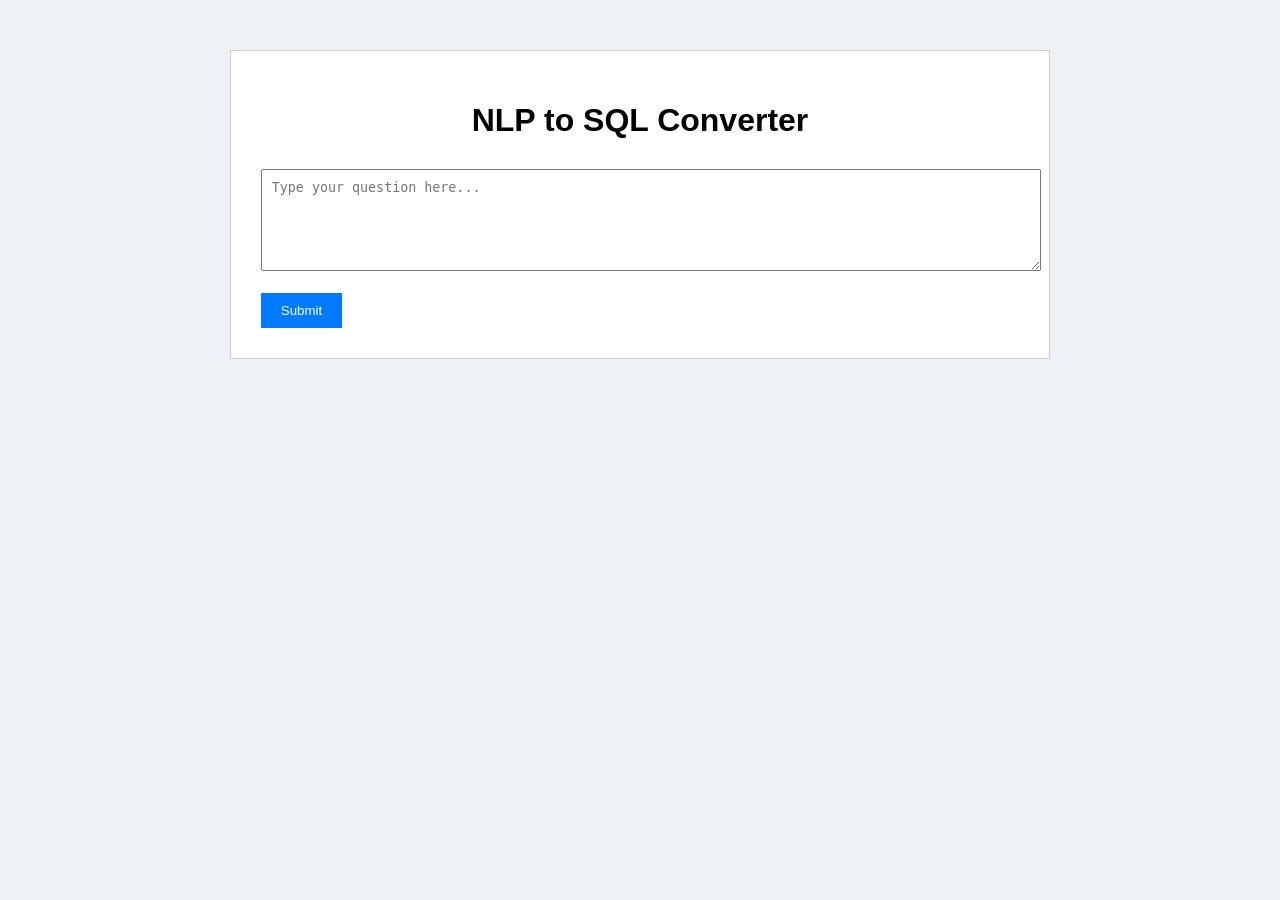
==== frontend/index.html @ bd158259 "initial commit" ====
<!DOCTYPE html>
<html>
<head>
<title>NLP to SQL</title>
<link rel="stylesheet" href="style.css">
</head>

<body>

<div class="main">

<div class="logo">
<h1>NLP to SQL Converter</h1>
</div>

<div class="input-box">

<textarea id="userInput" placeholder="Type your question here..."></textarea>
<br><br>

<button onclick="showSQL()">Submit</button>

</div>

<div class="sql-box" id="sqlSection">

<h3>Generated SQL Query</h3>
<div class="query"></div>

<br>
<button onclick="showOutput()">Show Output</button>

</div>

<div class="output-box" id="outputSection">

<h3>Query Result</h3>
<table></table>

</div>

</div>

<script src="script.js"></script>

</body>
</html>
---- frontend/style.css ----
body
{
font-family: Arial;
background-color: #eef2f7;
}

.main
{
width: 60%;
margin: auto;
margin-top: 50px;
background-color: white;
padding: 30px;
border: 1px solid #ccc;
}

.logo
{
text-align: center;
margin-bottom: 30px;
}

textarea
{
width: 100%;
height: 80px;
padding: 10px;
}

button
{
padding: 10px 20px;
background-color: #007BFF;
color: white;
border: none;
}

.sql-box
{
display: none;
margin-top: 20px;
}

.query
{
background-color: #f4f4f4;
padding: 10px;
border: 1px solid #ccc;
font-family: monospace;
}

.output-box
{
display: none;
margin-top: 20px;
}

table
{
width: 100%;
border-collapse: collapse;
}

th, td
{
border: 1px solid #ccc;
padding: 10px;
text-align: center;
}
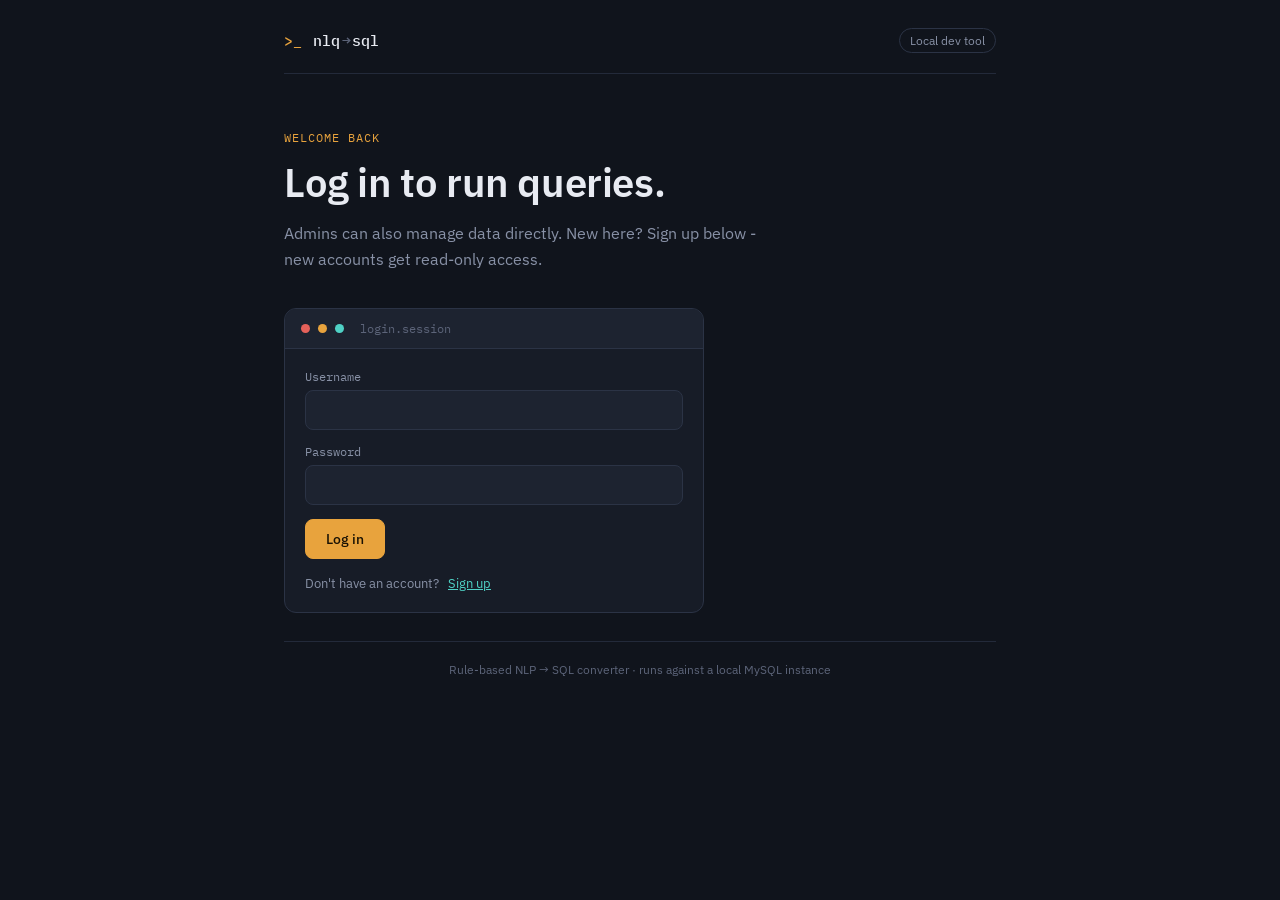
==== commit 3ea77c0a: "Added authentication modules and updated other files" ====
--- a/frontend/index.html
+++ b/frontend/index.html
@@ -1,47 +1,275 @@
 <!DOCTYPE html>
-<html>
+<html lang="en">
 <head>
-<title>NLP to SQL</title>
+<meta charset="UTF-8">
+<meta name="viewport" content="width=device-width, initial-scale=1.0">
+<title>NLP to SQL Converter</title>
+<link rel="preconnect" href="https://fonts.googleapis.com">
+<link rel="preconnect" href="https://fonts.gstatic.com" crossorigin>
+<link href="https://fonts.googleapis.com/css2?family=IBM+Plex+Sans:wght@400;500;600&family=IBM+Plex+Mono:wght@400;500&display=swap" rel="stylesheet">
 <link rel="stylesheet" href="style.css">
 </head>
-
 <body>
 
-<div class="main">
-
-<div class="logo">
-<h1>NLP to SQL Converter</h1>
+<div class="page">
+
+  <header class="site-header">
+    <div class="wordmark">
+      <span class="wordmark-icon">&gt;_</span>
+      <span>nlq<span class="wordmark-arrow">&rarr;</span>sql</span>
+    </div>
+    <div class="header-right">
+      <span class="header-tag">Local dev tool</span>
+      <div class="user-badge" id="userBadge" style="display:none;">
+        <span id="userBadgeText"></span>
+        <button type="button" class="btn btn-ghost btn-small" onclick="logout()">Log out</button>
+      </div>
+    </div>
+  </header>
+
+  <!-- ---------------- AUTH SCREEN ---------------- -->
+  <main class="main" id="authScreen">
+
+    <section class="hero">
+      <p class="eyebrow">Welcome back</p>
+      <h1>Log in to run queries.</h1>
+      <p class="hero-sub">Admins can also manage data directly. New here? Sign up below - new accounts get read-only access.</p>
+    </section>
+
+    <section class="console auth-console" aria-label="Login">
+
+      <div class="console-bar">
+        <span class="dot dot-red"></span>
+        <span class="dot dot-amber"></span>
+        <span class="dot dot-green"></span>
+        <span class="console-bar-label" id="authModeLabel">login.session</span>
+      </div>
+
+      <div class="console-body">
+
+        <div class="field-row">
+          <label class="field-label" for="authUsername">Username</label>
+          <input type="text" id="authUsername" class="field-input" autocomplete="username">
+        </div>
+
+        <div class="field-row">
+          <label class="field-label" for="authPassword">Password</label>
+          <input type="password" id="authPassword" class="field-input" autocomplete="current-password">
+        </div>
+
+        <div class="console-actions">
+          <button id="authSubmitBtn" class="btn btn-primary" onclick="submitAuth()">
+            <span class="btn-label" id="authSubmitLabel">Log in</span>
+          </button>
+          <span id="authStatusText" class="status-text"></span>
+        </div>
+
+        <p class="auth-toggle">
+          <span id="authToggleText">Don't have an account?</span>
+          <button type="button" class="link-btn" id="authToggleBtn" onclick="toggleAuthMode()">Sign up</button>
+        </p>
+
+      </div>
+
+    </section>
+
+  </main>
+
+  <!-- ---------------- MAIN APP (hidden until logged in) ---------------- -->
+  <main class="main" id="appSection" style="display:none;">
+
+    <section class="hero">
+      <p class="eyebrow">English in, SQL out</p>
+      <h1>Ask your database a question.</h1>
+      <p class="hero-sub">Type a question the way you'd ask a colleague. The converter maps it to intent, columns, and conditions, then builds the query for you.</p>
+    </section>
+
+    <section class="console" aria-label="Query console">
+
+      <div class="console-bar">
+        <span class="dot dot-red"></span>
+        <span class="dot dot-amber"></span>
+        <span class="dot dot-green"></span>
+        <span class="console-bar-label">query.session</span>
+      </div>
+
+      <div class="console-body">
+        <div class="prompt-row">
+          <span class="prompt-caret">&gt;</span>
+          <textarea id="userInput" placeholder="e.g. show top 5 students with highest marks" rows="2"></textarea>
+        </div>
+
+        <div class="console-actions">
+          <button id="runBtn" class="btn btn-primary" onclick="showSQL()">
+            <span class="btn-label">Run query</span>
+          </button>
+          <span id="statusText" class="status-text"></span>
+        </div>
+
+        <div class="chips" id="chips">
+          <button type="button" class="chip" data-q="count students by subject">count students by subject</button>
+          <button type="button" class="chip" data-q="show students with marks between 60 and 80">marks between 60 and 80</button>
+          <button type="button" class="chip" data-q="show students not from bangalore">not from bangalore</button>
+          <button type="button" class="chip" data-q="show top 5 students with highest marks">top 5 highest marks</button>
+        </div>
+      </div>
+
+    </section>
+
+    <section class="sql-box" id="sqlSection">
+      <div class="panel-head">
+        <h3>Generated SQL</h3>
+        <button type="button" class="btn btn-ghost btn-small" id="copyBtn" onclick="copySQL()">Copy</button>
+      </div>
+      <pre class="query"></pre>
+
+      <button class="btn btn-secondary" onclick="showOutput()">Show output</button>
+    </section>
+
+    <section class="output-box" id="outputSection">
+      <div class="panel-head">
+        <h3>Query result</h3>
+        <span class="row-count" id="rowCount"></span>
+      </div>
+      <div class="table-wrap">
+        <table></table>
+      </div>
+    </section>
+
+    <!-- Admin panel -->
+    <section class="admin-box" id="adminSection" style="display:none;">
+      <div class="panel-head">
+        <h3>Admin</h3>
+      </div>
+
+      <div class="admin-tabs" id="adminTabs">
+        <button type="button" class="admin-tab active" data-tab="insert">Insert</button>
+        <button type="button" class="admin-tab" data-tab="update">Update</button>
+        <button type="button" class="admin-tab" data-tab="delete">Delete</button>
+        <button type="button" class="admin-tab" data-tab="columns">Columns</button>
+      </div>
+
+      <div class="field-row">
+        <label class="field-label" for="adminTableSelect">Table</label>
+        <select id="adminTableSelect" class="field-input"></select>
+      </div>
+
+      <!-- INSERT panel -->
+      <div class="admin-panel" id="adminPanelInsert">
+        <div id="insertFields"></div>
+        <div class="console-actions">
+          <button class="btn btn-primary" onclick="submitInsert()">
+            <span class="btn-label">Insert row</span>
+          </button>
+          <span id="insertStatus" class="status-text"></span>
+        </div>
+      </div>
+
+      <!-- UPDATE panel -->
+      <div class="admin-panel" id="adminPanelUpdate" style="display:none;">
+        <div class="field-row">
+          <label class="field-label" for="updateId">Row ID</label>
+          <input type="number" id="updateId" class="field-input">
+        </div>
+        <div id="updateFields"></div>
+        <div class="console-actions">
+          <button class="btn btn-primary" onclick="submitUpdate()">
+            <span class="btn-label">Update row</span>
+          </button>
+          <span id="updateStatus" class="status-text"></span>
+        </div>
+      </div>
+
+      <!-- DELETE panel -->
+      <div class="admin-panel" id="adminPanelDelete" style="display:none;">
+        <div class="field-row">
+          <label class="field-label" for="deleteId">Row ID</label>
+          <input type="number" id="deleteId" class="field-input">
+        </div>
+        <div class="console-actions">
+          <button class="btn btn-secondary" onclick="submitDelete()">
+            <span class="btn-label">Delete row</span>
+          </button>
+          <span id="deleteStatus" class="status-text"></span>
+        </div>
+      </div>
+
+      <!-- COLUMNS panel -->
+      <div class="admin-panel" id="adminPanelColumns" style="display:none;">
+
+        <h4 class="admin-subhead">Add column</h4>
+        <div class="field-row">
+          <label class="field-label" for="addColName">Column name</label>
+          <input type="text" id="addColName" class="field-input" placeholder="e.g. phone_number">
+        </div>
+        <div class="field-row">
+          <label class="field-label" for="addColType">Type</label>
+          <input type="text" id="addColType" class="field-input" placeholder="e.g. VARCHAR(255), INT, DATE">
+        </div>
+        <div class="field-row field-row-inline">
+          <label class="field-label">
+            <input type="checkbox" id="addColNullable"> Allow NULL
+          </label>
+        </div>
+        <div class="field-row">
+          <label class="field-label" for="addColDefault">Default value (optional)</label>
+          <input type="text" id="addColDefault" class="field-input">
+        </div>
+        <div class="console-actions">
+          <button class="btn btn-primary" onclick="submitAddColumn()">
+            <span class="btn-label">Add column</span>
+          </button>
+          <span id="addColumnStatus" class="status-text"></span>
+        </div>
+
+        <hr class="admin-divider">
+
+        <h4 class="admin-subhead">Rename / change type</h4>
+        <div class="field-row">
+          <label class="field-label" for="renameColSelect">Existing column</label>
+          <select id="renameColSelect" class="field-input"></select>
+        </div>
+        <div class="field-row">
+          <label class="field-label" for="renameColNewName">New name</label>
+          <input type="text" id="renameColNewName" class="field-input">
+        </div>
+        <div class="field-row">
+          <label class="field-label" for="renameColType">Type</label>
+          <input type="text" id="renameColType" class="field-input" placeholder="e.g. VARCHAR(255)">
+        </div>
+        <div class="console-actions">
+          <button class="btn btn-primary" onclick="submitUpdateColumn()">
+            <span class="btn-label">Update column</span>
+          </button>
+          <span id="updateColumnStatus" class="status-text"></span>
+        </div>
+
+        <hr class="admin-divider">
+
+        <h4 class="admin-subhead">Delete column</h4>
+        <div class="field-row">
+          <label class="field-label" for="deleteColSelect">Column</label>
+          <select id="deleteColSelect" class="field-input"></select>
+        </div>
+        <div class="console-actions">
+          <button class="btn btn-secondary" onclick="submitDeleteColumn()">
+            <span class="btn-label">Delete column</span>
+          </button>
+          <span id="deleteColumnStatus" class="status-text"></span>
+        </div>
+
+      </div>
+
+    </section>
+
+  </main>
+
+  <footer class="site-footer">
+    <span>Rule-based NLP &rarr; SQL converter &middot; runs against a local MySQL instance</span>
+  </footer>
+
 </div>
 
-<div class="input-box">
-
-<textarea id="userInput" placeholder="Type your question here..."></textarea>
-<br><br>
-
-<button onclick="showSQL()">Submit</button>
-
-</div>
-
-<div class="sql-box" id="sqlSection">
-
-<h3>Generated SQL Query</h3>
-<div class="query"></div>
-
-<br>
-<button onclick="showOutput()">Show Output</button>
-
-</div>
-
-<div class="output-box" id="outputSection">
-
-<h3>Query Result</h3>
-<table></table>
-
-</div>
-
-</div>
-
 <script src="script.js"></script>
-
 </body>
 </html>
--- a/frontend/style.css
+++ b/frontend/style.css
@@ -1,69 +1,555 @@
-body
-{
-font-family: Arial;
-background-color: #eef2f7;
-}
-
-.main
-{
-width: 60%;
-margin: auto;
-margin-top: 50px;
-background-color: white;
-padding: 30px;
-border: 1px solid #ccc;
-}
-
-.logo
-{
-text-align: center;
-margin-bottom: 30px;
-}
-
-textarea
-{
-width: 100%;
-height: 80px;
-padding: 10px;
-}
-
-button
-{
-padding: 10px 20px;
-background-color: #007BFF;
-color: white;
-border: none;
-}
-
-.sql-box
-{
-display: none;
-margin-top: 20px;
-}
-
-.query
-{
-background-color: #f4f4f4;
-padding: 10px;
-border: 1px solid #ccc;
-font-family: monospace;
-}
-
-.output-box
-{
-display: none;
-margin-top: 20px;
-}
-
-table
-{
-width: 100%;
-border-collapse: collapse;
-}
-
-th, td
-{
-border: 1px solid #ccc;
-padding: 10px;
-text-align: center;
+:root {
+  --bg: #10141c;
+  --panel: #171c27;
+  --panel-alt: #1d2330;
+  --border: #2b3345;
+  --border-soft: #232a3a;
+  --text: #e8ebf2;
+  --text-muted: #8891a6;
+  --text-dim: #5c6479;
+  --accent: #e8a33d;
+  --accent-dim: #b97f2a;
+  --accent-soft: rgba(232, 163, 61, 0.12);
+  --teal: #4fd1c5;
+  --teal-soft: rgba(79, 209, 197, 0.12);
+  --error: #e5615a;
+  --font-sans: 'IBM Plex Sans', -apple-system, BlinkMacSystemFont, sans-serif;
+  --font-mono: 'IBM Plex Mono', 'SFMono-Regular', Consolas, monospace;
+  --radius: 8px;
+}
+
+* {
+  box-sizing: border-box;
+}
+
+body {
+  margin: 0;
+  font-family: var(--font-sans);
+  background: var(--bg);
+  color: var(--text);
+  -webkit-font-smoothing: antialiased;
+}
+
+.page {
+  max-width: 760px;
+  margin: 0 auto;
+  padding: 0 24px;
+}
+
+/* ---------------- header ---------------- */
+
+.site-header {
+  display: flex;
+  align-items: center;
+  justify-content: space-between;
+  padding: 28px 0 20px;
+  border-bottom: 1px solid var(--border-soft);
+}
+
+.wordmark {
+  display: flex;
+  align-items: center;
+  gap: 10px;
+  font-family: var(--font-mono);
+  font-size: 15px;
+  font-weight: 500;
+  letter-spacing: 0.02em;
+}
+
+.wordmark-icon {
+  color: var(--accent);
+}
+
+.wordmark-arrow {
+  color: var(--text-dim);
+  margin: 0 1px;
+}
+
+.header-tag {
+  font-size: 12px;
+  color: var(--text-muted);
+  border: 1px solid var(--border);
+  padding: 4px 10px;
+  border-radius: 20px;
+}
+
+/* ---------------- hero ---------------- */
+
+.hero {
+  padding: 56px 0 36px;
+}
+
+.eyebrow {
+  font-family: var(--font-mono);
+  font-size: 12px;
+  letter-spacing: 0.08em;
+  text-transform: uppercase;
+  color: var(--accent);
+  margin: 0 0 14px;
+}
+
+.hero h1 {
+  font-size: 40px;
+  font-weight: 600;
+  line-height: 1.15;
+  margin: 0 0 16px;
+  letter-spacing: -0.01em;
+}
+
+.hero-sub {
+  font-size: 16px;
+  line-height: 1.6;
+  color: var(--text-muted);
+  max-width: 480px;
+  margin: 0;
+}
+
+/* ---------------- console (signature element) ---------------- */
+
+.console {
+  background: var(--panel);
+  border: 1px solid var(--border);
+  border-radius: 12px;
+  overflow: hidden;
+  margin-bottom: 28px;
+}
+
+.console-bar {
+  display: flex;
+  align-items: center;
+  gap: 8px;
+  padding: 12px 16px;
+  background: var(--panel-alt);
+  border-bottom: 1px solid var(--border);
+}
+
+.dot {
+  width: 9px;
+  height: 9px;
+  border-radius: 50%;
+  display: inline-block;
+}
+
+.dot-red { background: #e5615a; }
+.dot-amber { background: #e8a33d; }
+.dot-green { background: #4fd1c5; }
+
+.console-bar-label {
+  margin-left: 8px;
+  font-family: var(--font-mono);
+  font-size: 12px;
+  color: var(--text-dim);
+}
+
+.console-body {
+  padding: 20px;
+}
+
+.prompt-row {
+  display: flex;
+  gap: 10px;
+  align-items: flex-start;
+  background: var(--panel-alt);
+  border: 1px solid var(--border);
+  border-radius: var(--radius);
+  padding: 12px 14px;
+  transition: border-color 0.15s ease;
+}
+
+.prompt-row:focus-within {
+  border-color: var(--accent);
+}
+
+.prompt-caret {
+  font-family: var(--font-mono);
+  color: var(--accent);
+  font-size: 16px;
+  line-height: 1.6;
+  padding-top: 1px;
+}
+
+textarea#userInput {
+  flex: 1;
+  background: transparent;
+  border: none;
+  outline: none;
+  resize: vertical;
+  min-height: 44px;
+  font-family: var(--font-mono);
+  font-size: 15px;
+  line-height: 1.6;
+  color: var(--text);
+}
+
+textarea#userInput::placeholder {
+  color: var(--text-dim);
+}
+
+.console-actions {
+  display: flex;
+  align-items: center;
+  gap: 14px;
+  margin-top: 14px;
+}
+
+.status-text {
+  font-size: 13px;
+  color: var(--text-muted);
+  font-family: var(--font-mono);
+  min-height: 18px;
+}
+
+.status-text.is-error {
+  color: var(--error);
+}
+
+.chips {
+  display: flex;
+  flex-wrap: wrap;
+  gap: 8px;
+  margin-top: 16px;
+}
+
+.chip {
+  font-family: var(--font-mono);
+  font-size: 12px;
+  color: var(--text-muted);
+  background: transparent;
+  border: 1px solid var(--border);
+  border-radius: 20px;
+  padding: 6px 12px;
+  cursor: pointer;
+  transition: border-color 0.15s ease, color 0.15s ease, background 0.15s ease;
+}
+
+.chip:hover {
+  border-color: var(--accent-dim);
+  color: var(--text);
+  background: var(--accent-soft);
+}
+
+/* ---------------- buttons ---------------- */
+
+button {
+  font-family: var(--font-sans);
+  cursor: pointer;
+}
+
+.btn {
+  display: inline-flex;
+  align-items: center;
+  justify-content: center;
+  gap: 8px;
+  font-size: 14px;
+  font-weight: 500;
+  padding: 10px 20px;
+  border-radius: var(--radius);
+  border: 1px solid transparent;
+  transition: background 0.15s ease, border-color 0.15s ease, transform 0.05s ease, opacity 0.15s ease;
+}
+
+.btn:active {
+  transform: scale(0.98);
+}
+
+.btn:disabled {
+  opacity: 0.55;
+  cursor: default;
+  transform: none;
+}
+
+.btn-primary {
+  background: var(--accent);
+  color: #1a1204;
+  border-color: var(--accent);
+}
+
+.btn-primary:hover:not(:disabled) {
+  background: #f0af52;
+}
+
+.btn-secondary {
+  background: transparent;
+  color: var(--teal);
+  border-color: var(--teal);
+  margin-top: 18px;
+}
+
+.btn-secondary:hover:not(:disabled) {
+  background: var(--teal-soft);
+}
+
+.btn-ghost {
+  background: transparent;
+  color: var(--text-muted);
+  border-color: var(--border);
+}
+
+.btn-ghost:hover:not(:disabled) {
+  color: var(--text);
+  border-color: var(--border);
+  background: var(--panel-alt);
+}
+
+.btn-small {
+  padding: 6px 12px;
+  font-size: 12px;
+}
+
+/* ---------------- SQL panel ---------------- */
+
+.sql-box {
+  display: none;
+  background: var(--panel);
+  border: 1px solid var(--border);
+  border-radius: 12px;
+  padding: 20px;
+  margin-bottom: 28px;
+}
+
+.panel-head {
+  display: flex;
+  align-items: center;
+  justify-content: space-between;
+  margin-bottom: 12px;
+}
+
+.panel-head h3 {
+  font-size: 13px;
+  font-weight: 500;
+  text-transform: uppercase;
+  letter-spacing: 0.06em;
+  color: var(--text-muted);
+  margin: 0;
+}
+
+.query {
+  background: var(--panel-alt);
+  border: 1px solid var(--border);
+  border-radius: var(--radius);
+  padding: 16px;
+  font-family: var(--font-mono);
+  font-size: 14px;
+  line-height: 1.6;
+  color: var(--teal);
+  white-space: pre-wrap;
+  word-break: break-word;
+  margin: 0;
+}
+
+/* ---------------- output table ---------------- */
+
+.output-box {
+  display: none;
+  background: var(--panel);
+  border: 1px solid var(--border);
+  border-radius: 12px;
+  padding: 20px;
+  margin-bottom: 40px;
+}
+
+.row-count {
+  font-family: var(--font-mono);
+  font-size: 12px;
+  color: var(--text-dim);
+}
+
+.table-wrap {
+  overflow-x: auto;
+  border: 1px solid var(--border);
+  border-radius: var(--radius);
+}
+
+table {
+  width: 100%;
+  border-collapse: collapse;
+  font-family: var(--font-mono);
+  font-size: 13px;
+}
+
+th, td {
+  padding: 10px 14px;
+  text-align: left;
+  white-space: nowrap;
+}
+
+th {
+  background: var(--panel-alt);
+  color: var(--text-muted);
+  font-weight: 500;
+  font-size: 11px;
+  text-transform: uppercase;
+  letter-spacing: 0.04em;
+  border-bottom: 1px solid var(--border);
+}
+
+td {
+  border-bottom: 1px solid var(--border-soft);
+  color: var(--text);
+}
+
+tr:last-child td {
+  border-bottom: none;
+}
+
+tr:hover td {
+  background: var(--panel-alt);
+}
+
+/* ---------------- footer ---------------- */
+
+.site-footer {
+  padding: 20px 0 40px;
+  border-top: 1px solid var(--border-soft);
+  font-size: 12px;
+  color: var(--text-dim);
+  text-align: center;
+}
+
+/* ---------------- responsive ---------------- */
+
+@media (max-width: 560px) {
+  .hero h1 {
+    font-size: 30px;
+  }
+
+  .console-actions {
+    flex-wrap: wrap;
+  }
+}
+/* ---------------- header (auth additions) ---------------- */
+
+.header-right {
+  display: flex;
+  align-items: center;
+  gap: 14px;
+}
+
+.user-badge {
+  display: flex;
+  align-items: center;
+  gap: 10px;
+  font-family: var(--font-mono);
+  font-size: 12px;
+  color: var(--text-muted);
+}
+
+/* ---------------- auth screen ---------------- */
+
+.auth-console {
+  max-width: 420px;
+}
+
+.field-row {
+  display: flex;
+  flex-direction: column;
+  gap: 6px;
+  margin-bottom: 14px;
+}
+
+.field-label {
+  font-family: var(--font-mono);
+  font-size: 12px;
+  color: var(--text-muted);
+}
+
+.field-input {
+  background: var(--panel-alt);
+  border: 1px solid var(--border);
+  border-radius: var(--radius);
+  padding: 10px 12px;
+  font-family: var(--font-mono);
+  font-size: 14px;
+  color: var(--text);
+  outline: none;
+  transition: border-color 0.15s ease;
+}
+
+.field-input:focus {
+  border-color: var(--accent);
+}
+
+.auth-toggle {
+  margin: 16px 0 0;
+  font-size: 13px;
+  color: var(--text-muted);
+}
+
+.link-btn {
+  background: none;
+  border: none;
+  color: var(--teal);
+  font-family: var(--font-sans);
+  font-size: 13px;
+  padding: 0;
+  margin-left: 6px;
+  cursor: pointer;
+  text-decoration: underline;
+}
+
+.link-btn:hover {
+  color: var(--accent);
+}
+
+/* ---------------- admin panel (placeholder for next phase) ---------------- */
+
+.admin-box {
+  background: var(--panel);
+  border: 1px solid var(--border);
+  border-radius: 12px;
+  padding: 20px;
+  margin-bottom: 28px;
+}
+
+/* ---------------- admin panel tabs ---------------- */
+
+.admin-tabs {
+  display: flex;
+  gap: 8px;
+  margin-bottom: 18px;
+  flex-wrap: wrap;
+}
+
+.admin-tab {
+  font-family: var(--font-mono);
+  font-size: 12px;
+  color: var(--text-muted);
+  background: transparent;
+  border: 1px solid var(--border);
+  border-radius: 20px;
+  padding: 6px 14px;
+  cursor: pointer;
+}
+
+.admin-tab.active {
+  color: #1a1204;
+  background: var(--accent);
+  border-color: var(--accent);
+}
+
+.admin-panel {
+  margin-top: 4px;
+}
+
+/* ---------------- admin panel: columns tab ---------------- */
+
+.admin-subhead {
+  font-family: var(--font-mono);
+  font-size: 12px;
+  text-transform: uppercase;
+  letter-spacing: 0.06em;
+  color: var(--accent);
+  margin: 0 0 12px;
+}
+
+.admin-divider {
+  border: none;
+  border-top: 1px solid var(--border-soft);
+  margin: 24px 0;
+}
+
+.field-row-inline .field-label {
+  flex-direction: row;
+  align-items: center;
+  gap: 8px;
 }
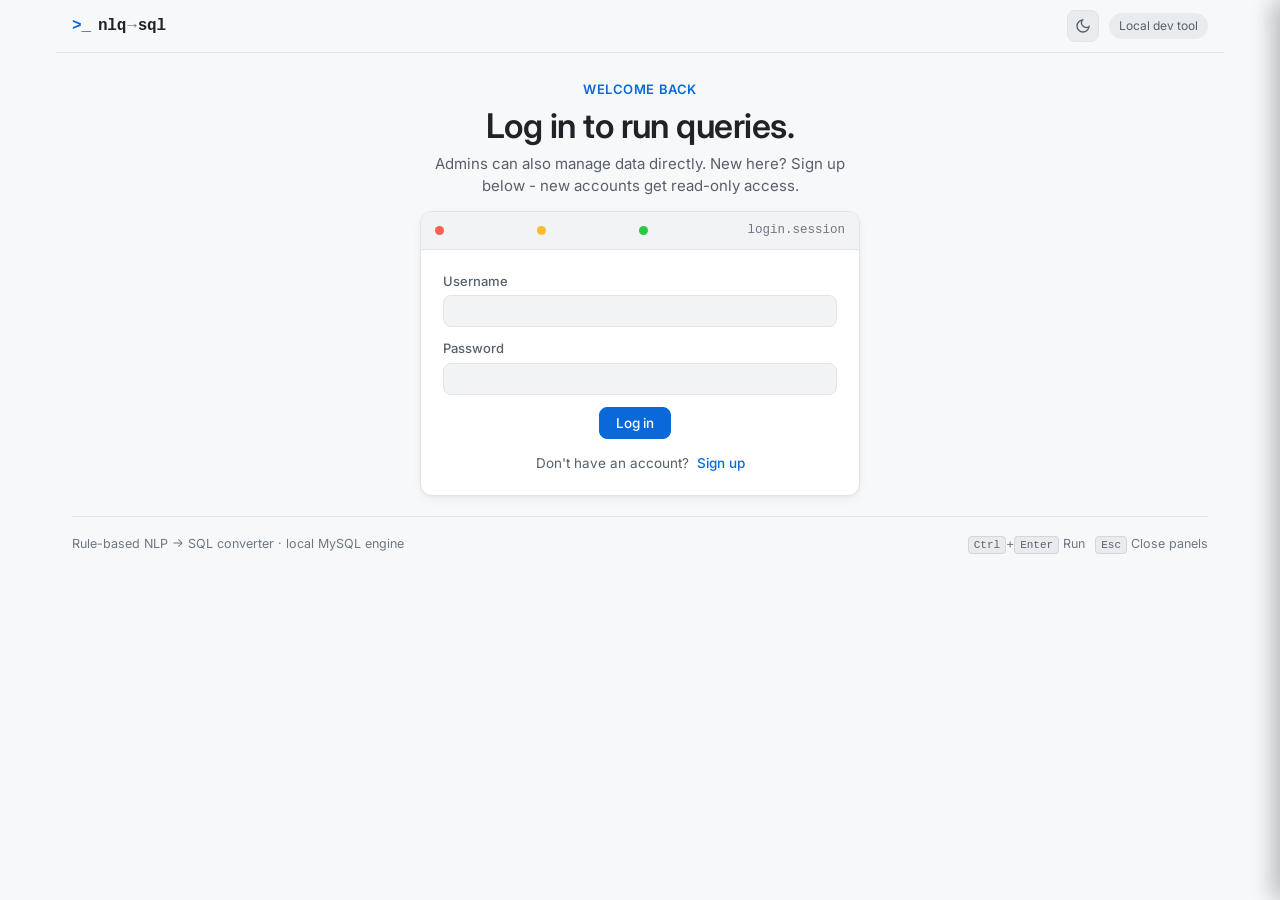
==== commit 809492e1: "initial commit" ====
--- a/frontend/index.html
+++ b/frontend/index.html
@@ -6,7 +6,7 @@
 <title>NLP to SQL Converter</title>
 <link rel="preconnect" href="https://fonts.googleapis.com">
 <link rel="preconnect" href="https://fonts.gstatic.com" crossorigin>
-<link href="https://fonts.googleapis.com/css2?family=IBM+Plex+Sans:wght@400;500;600&family=IBM+Plex+Mono:wght@400;500&display=swap" rel="stylesheet">
+<link href="https://fonts.googleapis.com/css2?family=Inter:wght@400;500;600;700&display=swap" rel="stylesheet">
 <link rel="stylesheet" href="style.css">
 </head>
 <body>
@@ -19,8 +19,39 @@
       <span>nlq<span class="wordmark-arrow">&rarr;</span>sql</span>
     </div>
     <div class="header-right">
+      <button type="button" class="header-icon-btn" id="schemaToggleBtn" title="Database Schema Explorer" onclick="toggleDrawer('schemaDrawer')" style="display:none;">
+        <svg width="15" height="15" viewBox="0 0 24 24" fill="none" stroke="currentColor" stroke-width="2">
+          <path d="M4 6h16M4 12h16M4 18h16"></path>
+          <rect x="2" y="3" width="20" height="18" rx="2"></rect>
+        </svg>
+        <span>Schema</span>
+      </button>
+      <button type="button" class="header-icon-btn" id="historyToggleBtn" title="Query History" onclick="toggleDrawer('historyDrawer')" style="display:none;">
+        <svg width="15" height="15" viewBox="0 0 24 24" fill="none" stroke="currentColor" stroke-width="2">
+          <circle cx="12" cy="12" r="10"></circle>
+          <polyline points="12 6 12 12 16 14"></polyline>
+        </svg>
+        <span>History</span>
+      </button>
+      <button type="button" class="theme-toggle-btn" id="themeToggleBtn" title="Toggle dark / light mode" onclick="toggleTheme()" aria-label="Toggle theme">
+        <svg class="sun-icon" width="16" height="16" viewBox="0 0 24 24" fill="none" stroke="currentColor" stroke-width="2">
+          <circle cx="12" cy="12" r="5"></circle>
+          <line x1="12" y1="1" x2="12" y2="3"></line>
+          <line x1="12" y1="21" x2="12" y2="23"></line>
+          <line x1="4.22" y1="4.22" x2="5.64" y2="5.64"></line>
+          <line x1="18.36" y1="18.36" x2="19.78" y2="19.78"></line>
+          <line x1="1" y1="12" x2="3" y2="12"></line>
+          <line x1="21" y1="12" x2="23" y2="12"></line>
+          <line x1="4.22" y1="19.78" x2="5.64" y2="18.36"></line>
+          <line x1="18.36" y1="5.64" x2="19.78" y2="4.22"></line>
+        </svg>
+        <svg class="moon-icon" width="16" height="16" viewBox="0 0 24 24" fill="none" stroke="currentColor" stroke-width="2">
+          <path d="M21 12.79A9 9 0 1 1 11.21 3 7 7 0 0 0 21 12.79z"></path>
+        </svg>
+      </button>
       <span class="header-tag">Local dev tool</span>
       <div class="user-badge" id="userBadge" style="display:none;">
+        <span class="user-badge-indicator"></span>
         <span id="userBadgeText"></span>
         <button type="button" class="btn btn-ghost btn-small" onclick="logout()">Log out</button>
       </div>
@@ -87,30 +118,68 @@
     <section class="console" aria-label="Query console">
 
       <div class="console-bar">
-        <span class="dot dot-red"></span>
-        <span class="dot dot-amber"></span>
-        <span class="dot dot-green"></span>
-        <span class="console-bar-label">query.session</span>
+        <div class="console-bar-left">
+          <span class="dot dot-red"></span>
+          <span class="dot dot-amber"></span>
+          <span class="dot dot-green"></span>
+          <span class="console-bar-label">query.session</span>
+        </div>
+        <div class="shortcut-hint">
+          <span><kbd>Ctrl</kbd>+<kbd>Enter</kbd> to run</span>
+        </div>
       </div>
 
       <div class="console-body">
         <div class="prompt-row">
           <span class="prompt-caret">&gt;</span>
-          <textarea id="userInput" placeholder="e.g. show top 5 students with highest marks" rows="2"></textarea>
+          <textarea id="userInput" placeholder="e.g. show students with marks above 80" rows="2"></textarea>
+          <div class="prompt-actions">
+            <button type="button" class="icon-action-btn" id="clearInputBtn" onclick="clearInput()" title="Clear prompt (Esc)" style="display:none;">
+              <svg width="14" height="14" viewBox="0 0 24 24" fill="none" stroke="currentColor" stroke-width="2">
+                <line x1="18" y1="6" x2="6" y2="18"></line>
+                <line x1="6" y1="6" x2="18" y2="18"></line>
+              </svg>
+            </button>
+            <button type="button" class="mic-btn" id="micBtn" onclick="toggleMic()" title="Speak your question">
+              <svg width="18" height="18" viewBox="0 0 24 24" fill="none" stroke="currentColor" stroke-width="2">
+                <path d="M12 1a3 3 0 0 0-3 3v8a3 3 0 0 0 6 0V4a3 3 0 0 0-3-3z"></path>
+                <path d="M19 10v2a7 7 0 0 1-14 0v-2"></path>
+                <line x1="12" y1="19" x2="12" y2="23"></line>
+                <line x1="8" y1="23" x2="16" y2="23"></line>
+              </svg>
+            </button>
+          </div>
+        </div>
+
+        <div class="query-progress-bar" id="queryProgressBar" style="display:none;">
+          <div class="progress-indicator"></div>
         </div>
 
         <div class="console-actions">
           <button id="runBtn" class="btn btn-primary" onclick="showSQL()">
             <span class="btn-label">Run query</span>
+            <svg class="btn-icon" width="14" height="14" viewBox="0 0 24 24" fill="none" stroke="currentColor" stroke-width="2.5">
+              <polygon points="5 3 19 12 5 21 5 3"></polygon>
+            </svg>
+          </button>
+          <button type="button" id="doneBtn" class="btn btn-secondary" onclick="finishAndClearQuery()" title="Finish and clear query prompt for new search">
+            <svg width="14" height="14" viewBox="0 0 24 24" fill="none" stroke="currentColor" stroke-width="2.5">
+              <polyline points="20 6 9 17 4 12"></polyline>
+            </svg>
+            <span>Done / Clear</span>
           </button>
           <span id="statusText" class="status-text"></span>
         </div>
 
-        <div class="chips" id="chips">
-          <button type="button" class="chip" data-q="count students by subject">count students by subject</button>
-          <button type="button" class="chip" data-q="show students with marks between 60 and 80">marks between 60 and 80</button>
-          <button type="button" class="chip" data-q="show students not from bangalore">not from bangalore</button>
-          <button type="button" class="chip" data-q="show top 5 students with highest marks">top 5 highest marks</button>
+        <div class="chips-container">
+          <span class="chips-label">Sample queries:</span>
+          <div class="chips" id="chips">
+            <button type="button" class="chip" data-q="show all courses">show all courses</button>
+            <button type="button" class="chip" data-q="show marks above 60">marks above 60</button>
+            <button type="button" class="chip" data-q="show students with marks above 80">students with marks above 80</button>
+            <button type="button" class="chip" data-q="average marks per subject">average marks per subject</button>
+            <button type="button" class="chip" data-q="show project names along with their lead employees">projects and their leads</button>
+          </div>
         </div>
       </div>
 
@@ -118,21 +187,120 @@
 
     <section class="sql-box" id="sqlSection">
       <div class="panel-head">
-        <h3>Generated SQL</h3>
-        <button type="button" class="btn btn-ghost btn-small" id="copyBtn" onclick="copySQL()">Copy</button>
-      </div>
-      <pre class="query"></pre>
-
-      <button class="btn btn-secondary" onclick="showOutput()">Show output</button>
+        <div class="panel-head-left">
+          <h3>Generated SQL</h3>
+          <span id="executionTimeBadge" class="time-badge" style="display:none;"></span>
+        </div>
+        <div class="panel-head-right">
+          <span id="sqlSourceBadge" class="source-badge" style="display:none;"></span>
+          <button type="button" class="btn btn-ghost btn-small" id="formatBtn" onclick="formatCurrentSQL()" title="Format SQL layout">
+            <svg width="12" height="12" viewBox="0 0 24 24" fill="none" stroke="currentColor" stroke-width="2"><line x1="21" y1="10" x2="3" y2="10"></line><line x1="21" y1="6" x2="3" y2="6"></line><line x1="21" y1="14" x2="3" y2="14"></line><line x1="21" y1="18" x2="3" y2="18"></line></svg>
+            Format
+          </button>
+          <button type="button" class="btn btn-ghost btn-small" id="explainBtn" onclick="toggleExplainSQL()" title="Explain this query">
+            <svg width="12" height="12" viewBox="0 0 24 24" fill="none" stroke="currentColor" stroke-width="2"><circle cx="12" cy="12" r="10"></circle><line x1="12" y1="16" x2="12" y2="12"></line><line x1="12" y1="8" x2="12.01" y2="8"></line></svg>
+            Explain
+          </button>
+          <button type="button" class="btn btn-ghost btn-small" id="copyBtn" onclick="copySQL()">
+            <svg width="12" height="12" viewBox="0 0 24 24" fill="none" stroke="currentColor" stroke-width="2"><rect x="9" y="9" width="13" height="13" rx="2" ry="2"></rect><path d="M5 15H4a2 2 0 0 1-2-2V4a2 2 0 0 1 2-2h9a2 2 0 0 1 2 2v1"></path></svg>
+            Copy
+          </button>
+        </div>
+      </div>
+
+      <div class="sql-code-container">
+        <pre class="query" id="queryOutput"></pre>
+      </div>
+
+      <div id="queryExplanationBox" class="query-explanation-box" style="display:none;">
+        <div class="explanation-title">
+          <svg width="14" height="14" viewBox="0 0 24 24" fill="none" stroke="currentColor" stroke-width="2"><circle cx="12" cy="12" r="10"></circle><line x1="12" y1="16" x2="12" y2="12"></line><line x1="12" y1="8" x2="12.01" y2="8"></line></svg>
+          <span>Query Analysis</span>
+        </div>
+        <div class="explanation-content" id="queryExplanationContent"></div>
+      </div>
+
+      <div class="sql-footer-bar">
+        <button class="btn btn-secondary" onclick="showOutput()">Show output</button>
+        <label class="auto-output-toggle">
+          <input type="checkbox" id="autoShowOutputToggle" checked>
+          <span>Auto-display results</span>
+        </label>
+      </div>
     </section>
 
     <section class="output-box" id="outputSection">
+      <div class="panel-head output-panel-head">
+        <div class="panel-head-left">
+          <h3>Query result</h3>
+          <span class="row-count" id="rowCount"></span>
+        </div>
+        <div class="table-tools">
+          <div class="table-search-wrap">
+            <svg width="13" height="13" viewBox="0 0 24 24" fill="none" stroke="currentColor" stroke-width="2"><circle cx="11" cy="11" r="8"></circle><line x1="21" y1="21" x2="16.65" y2="16.65"></line></svg>
+            <input type="text" id="tableSearchInput" placeholder="Filter rows..." oninput="filterResultsTable(this.value)">
+          </div>
+          <button type="button" class="btn btn-ghost btn-small" onclick="exportToCSV()" title="Export results as CSV file">
+            <svg width="12" height="12" viewBox="0 0 24 24" fill="none" stroke="currentColor" stroke-width="2"><path d="M21 15v4a2 2 0 0 1-2 2H5a2 2 0 0 1-2-2v-4"></path><polyline points="7 10 12 15 17 10"></polyline><line x1="12" y1="15" x2="12" y2="3"></line></svg>
+            CSV
+          </button>
+          <button type="button" class="btn btn-ghost btn-small" onclick="exportToJSON()" title="Export results as JSON file">
+            <svg width="12" height="12" viewBox="0 0 24 24" fill="none" stroke="currentColor" stroke-width="2"><path d="M21 15v4a2 2 0 0 1-2 2H5a2 2 0 0 1-2-2v-4"></path><polyline points="7 10 12 15 17 10"></polyline><line x1="12" y1="15" x2="12" y2="3"></line></svg>
+            JSON
+          </button>
+          <button type="button" class="btn btn-ghost btn-small" id="copyTableBtn" onclick="copyTableData()" title="Copy table to clipboard">
+            <svg width="12" height="12" viewBox="0 0 24 24" fill="none" stroke="currentColor" stroke-width="2"><rect x="9" y="9" width="13" height="13" rx="2" ry="2"></rect><path d="M5 15H4a2 2 0 0 1-2-2V4a2 2 0 0 1 2-2h9a2 2 0 0 1 2 2v1"></path></svg>
+            Copy
+          </button>
+        </div>
+      </div>
+      <div class="table-wrap">
+        <table id="resultsTable"></table>
+      </div>
+      <div id="noResultsFiltered" class="empty-table-state" style="display:none;">
+        <p>No rows match your filter keyword.</p>
+      </div>
+    </section>
+
+    <!-- Query feedback chatbot: appears after a query has been run, asks
+         whether the result is satisfactory, and lets the user refine it
+         with follow-up feedback instead of re-typing the whole question. -->
+    <section class="chat-box" id="chatSection" style="display:none;">
       <div class="panel-head">
-        <h3>Query result</h3>
-        <span class="row-count" id="rowCount"></span>
-      </div>
-      <div class="table-wrap">
-        <table></table>
+        <div class="panel-head-left">
+          <h3>Refine this result</h3>
+          <span class="agent-pill">Iterative Agent</span>
+        </div>
+      </div>
+
+      <div class="chat-log" id="chatLog"></div>
+
+      <div class="chat-satisfaction" id="chatSatisfaction">
+        <p class="chat-prompt">Does this query and output satisfy you?</p>
+        <div class="chat-satisfaction-buttons">
+          <button type="button" class="btn btn-primary btn-small" onclick="handleSatisfaction(true)">
+            <svg width="12" height="12" viewBox="0 0 24 24" fill="none" stroke="currentColor" stroke-width="2.5"><polyline points="20 6 9 17 4 12"></polyline></svg>
+            Yes, looks good (Done)
+          </button>
+          <button type="button" class="btn btn-ghost btn-small" onclick="handleSatisfaction(false)">No, refine it</button>
+        </div>
+      </div>
+
+      <div class="chat-feedback-input" id="chatFeedbackInput" style="display:none;">
+        <div class="quick-refine-pills">
+          <span class="quick-refine-hint">Suggestions:</span>
+          <div class="quick-pills-wrap" id="quickPillsWrap">
+            <button type="button" class="quick-pill" onclick="applyQuickRefine('sort by marks descending')">sort descending</button>
+            <button type="button" class="quick-pill" onclick="applyQuickRefine('limit to 5')">limit 5</button>
+            <button type="button" class="quick-pill" onclick="applyQuickRefine('only show name and marks')">show key columns</button>
+            <button type="button" class="quick-pill" onclick="applyQuickRefine('group by subject')">group by subject</button>
+          </div>
+        </div>
+        <textarea id="chatFeedbackText" rows="2" placeholder="e.g. only show name and marks / sort by budget descending / show only employees from Bangalore"></textarea>
+        <div class="console-actions">
+          <button type="button" class="btn btn-primary btn-small" id="chatSubmitBtn" onclick="submitChatFeedback()">Send</button>
+          <span id="chatStatusText" class="status-text"></span>
+        </div>
       </div>
     </section>
 
@@ -146,10 +314,12 @@
         <button type="button" class="admin-tab active" data-tab="insert">Insert</button>
         <button type="button" class="admin-tab" data-tab="update">Update</button>
         <button type="button" class="admin-tab" data-tab="delete">Delete</button>
-        <button type="button" class="admin-tab" data-tab="columns">Columns</button>
-      </div>
-
-      <div class="field-row">
+        <button type="button" class="admin-tab" data-tab="column">Add Column</button>
+        <button type="button" class="admin-tab" data-tab="table">Add Table</button>
+        <button type="button" class="admin-tab" data-tab="droptable">Delete Table</button>
+      </div>
+
+      <div class="field-row" id="adminTableSelectRow">
         <label class="field-label" for="adminTableSelect">Table</label>
         <select id="adminTableSelect" class="field-input"></select>
       </div>
@@ -167,97 +337,108 @@
 
       <!-- UPDATE panel -->
       <div class="admin-panel" id="adminPanelUpdate" style="display:none;">
+        <p class="field-note">Enter a Row ID or any column value below to auto-fill the record before editing.</p>
         <div class="field-row">
           <label class="field-label" for="updateId">Row ID</label>
-          <input type="number" id="updateId" class="field-input">
+          <input type="text" id="updateId" class="field-input" placeholder="e.g. 1">
         </div>
         <div id="updateFields"></div>
         <div class="console-actions">
           <button class="btn btn-primary" onclick="submitUpdate()">
             <span class="btn-label">Update row</span>
           </button>
+          <button type="button" class="btn btn-ghost" onclick="clearUpdateForm()">Clear form</button>
           <span id="updateStatus" class="status-text"></span>
         </div>
       </div>
 
       <!-- DELETE panel -->
       <div class="admin-panel" id="adminPanelDelete" style="display:none;">
+        <p class="field-note">Enter a Row ID or any column value below to auto-fill matching records and delete.</p>
         <div class="field-row">
           <label class="field-label" for="deleteId">Row ID</label>
-          <input type="number" id="deleteId" class="field-input">
-        </div>
-        <div class="console-actions">
-          <button class="btn btn-secondary" onclick="submitDelete()">
+          <input type="text" id="deleteId" class="field-input" placeholder="e.g. 1">
+        </div>
+        <div id="deleteFields"></div>
+        <div class="console-actions">
+          <button class="btn btn-secondary btn-danger" onclick="submitDelete()">
             <span class="btn-label">Delete row</span>
           </button>
+          <button type="button" class="btn btn-ghost" onclick="clearDeleteForm()">Clear form</button>
           <span id="deleteStatus" class="status-text"></span>
         </div>
       </div>
 
-      <!-- COLUMNS panel -->
-      <div class="admin-panel" id="adminPanelColumns" style="display:none;">
-
-        <h4 class="admin-subhead">Add column</h4>
-        <div class="field-row">
-          <label class="field-label" for="addColName">Column name</label>
-          <input type="text" id="addColName" class="field-input" placeholder="e.g. phone_number">
-        </div>
-        <div class="field-row">
-          <label class="field-label" for="addColType">Type</label>
-          <input type="text" id="addColType" class="field-input" placeholder="e.g. VARCHAR(255), INT, DATE">
-        </div>
-        <div class="field-row field-row-inline">
-          <label class="field-label">
-            <input type="checkbox" id="addColNullable"> Allow NULL
+      <!-- ADD COLUMN panel -->
+      <div class="admin-panel" id="adminPanelColumn" style="display:none;">
+        <div class="field-row">
+          <label class="field-label" for="newColumnName">Column name</label>
+          <input type="text" id="newColumnName" class="field-input" placeholder="e.g. bonus">
+        </div>
+
+        <div class="field-row">
+          <label class="field-label" for="newColumnType">Column type</label>
+          <input type="text" id="newColumnType" class="field-input" placeholder="e.g. VARCHAR(255), INT, DATE">
+        </div>
+
+        <div class="field-row">
+          <label class="field-label" for="newColumnDefault">Default value (optional)</label>
+          <input type="text" id="newColumnDefault" class="field-input">
+        </div>
+
+        <div class="field-row field-row-checkbox">
+          <label class="field-label checkbox-label">
+            <input type="checkbox" id="newColumnNullable" checked>
+            Allow NULL
           </label>
         </div>
-        <div class="field-row">
-          <label class="field-label" for="addColDefault">Default value (optional)</label>
-          <input type="text" id="addColDefault" class="field-input">
-        </div>
+
         <div class="console-actions">
           <button class="btn btn-primary" onclick="submitAddColumn()">
             <span class="btn-label">Add column</span>
           </button>
-          <span id="addColumnStatus" class="status-text"></span>
-        </div>
-
-        <hr class="admin-divider">
-
-        <h4 class="admin-subhead">Rename / change type</h4>
-        <div class="field-row">
-          <label class="field-label" for="renameColSelect">Existing column</label>
-          <select id="renameColSelect" class="field-input"></select>
-        </div>
-        <div class="field-row">
-          <label class="field-label" for="renameColNewName">New name</label>
-          <input type="text" id="renameColNewName" class="field-input">
-        </div>
-        <div class="field-row">
-          <label class="field-label" for="renameColType">Type</label>
-          <input type="text" id="renameColType" class="field-input" placeholder="e.g. VARCHAR(255)">
-        </div>
-        <div class="console-actions">
-          <button class="btn btn-primary" onclick="submitUpdateColumn()">
-            <span class="btn-label">Update column</span>
-          </button>
-          <span id="updateColumnStatus" class="status-text"></span>
-        </div>
-
-        <hr class="admin-divider">
-
-        <h4 class="admin-subhead">Delete column</h4>
-        <div class="field-row">
-          <label class="field-label" for="deleteColSelect">Column</label>
-          <select id="deleteColSelect" class="field-input"></select>
-        </div>
-        <div class="console-actions">
-          <button class="btn btn-secondary" onclick="submitDeleteColumn()">
-            <span class="btn-label">Delete column</span>
-          </button>
-          <span id="deleteColumnStatus" class="status-text"></span>
-        </div>
-
+          <span id="columnStatus" class="status-text"></span>
+        </div>
+      </div>
+
+      <!-- ADD TABLE panel -->
+      <div class="admin-panel" id="adminPanelTable" style="display:none;">
+        <div class="field-row">
+          <label class="field-label" for="newTableName">Table name</label>
+          <input type="text" id="newTableName" class="field-input" placeholder="e.g. products">
+        </div>
+
+        <p class="field-note">Every table gets an auto-incrementing <code>id</code> column automatically. Add any other columns below (optional - you can also add them later from the "Add Column" tab).</p>
+
+        <div id="newTableColumns"></div>
+
+        <button type="button" class="btn btn-ghost btn-small" onclick="addTableColumnRow()">+ Add column</button>
+
+        <div class="console-actions">
+          <button class="btn btn-primary" onclick="submitCreateTable()">
+            <span class="btn-label">Create table</span>
+          </button>
+          <span id="tableStatus" class="status-text"></span>
+        </div>
+      </div>
+
+      <!-- DELETE TABLE panel -->
+      <div class="admin-panel" id="adminPanelDropTable" style="display:none;">
+        <p class="field-note field-note-warning">
+          This permanently deletes <strong id="dropTableTargetName">this table</strong> and every row in it. This can't be undone.
+        </p>
+
+        <div class="field-row">
+          <label class="field-label" for="dropTableConfirmInput">Type the table name to confirm</label>
+          <input type="text" id="dropTableConfirmInput" class="field-input" placeholder="table name" autocomplete="off">
+        </div>
+
+        <div class="console-actions">
+          <button class="btn btn-secondary btn-danger" onclick="submitDropTable()">
+            <span class="btn-label">Delete table</span>
+          </button>
+          <span id="dropTableStatus" class="status-text"></span>
+        </div>
       </div>
 
     </section>
@@ -265,10 +446,65 @@
   </main>
 
   <footer class="site-footer">
-    <span>Rule-based NLP &rarr; SQL converter &middot; runs against a local MySQL instance</span>
+    <div class="footer-content">
+      <span>Rule-based NLP &rarr; SQL converter &middot; local MySQL engine</span>
+      <div class="footer-shortcuts">
+        <span><kbd>Ctrl</kbd>+<kbd>Enter</kbd> Run</span>
+        <span><kbd>Esc</kbd> Close panels</span>
+      </div>
+    </div>
   </footer>
 
 </div>
+
+<!-- ---------------- SCHEMA EXPLORER DRAWER ---------------- -->
+<aside class="drawer" id="schemaDrawer" aria-label="Database Schema">
+  <div class="drawer-header">
+    <div class="drawer-title-group">
+      <svg width="18" height="18" viewBox="0 0 24 24" fill="none" stroke="currentColor" stroke-width="2">
+        <path d="M4 6h16M4 12h16M4 18h16"></path>
+        <rect x="2" y="3" width="20" height="18" rx="2"></rect>
+      </svg>
+      <h3>Database Schema</h3>
+    </div>
+    <button type="button" class="drawer-close-btn" onclick="closeDrawer('schemaDrawer')" title="Close">&times;</button>
+  </div>
+  <div class="drawer-body">
+    <div class="drawer-search-wrap">
+      <svg width="14" height="14" viewBox="0 0 24 24" fill="none" stroke="currentColor" stroke-width="2"><circle cx="11" cy="11" r="8"></circle><line x1="21" y1="21" x2="16.65" y2="16.65"></line></svg>
+      <input type="text" id="schemaSearchInput" placeholder="Search tables or columns..." oninput="filterSchemaTree(this.value)">
+    </div>
+    <p class="drawer-tip">Click any table or column name below to insert it into your prompt.</p>
+    <div class="schema-tree" id="schemaTree">
+      <div class="schema-loading">Loading schema...</div>
+    </div>
+  </div>
+</aside>
+
+<!-- ---------------- QUERY HISTORY DRAWER ---------------- -->
+<aside class="drawer" id="historyDrawer" aria-label="Query History">
+  <div class="drawer-header">
+    <div class="drawer-title-group">
+      <svg width="18" height="18" viewBox="0 0 24 24" fill="none" stroke="currentColor" stroke-width="2">
+        <circle cx="12" cy="12" r="10"></circle>
+        <polyline points="12 6 12 12 16 14"></polyline>
+      </svg>
+      <h3>Query History</h3>
+    </div>
+    <div class="drawer-header-actions">
+      <button type="button" class="btn btn-ghost btn-small" onclick="clearQueryHistory()">Clear</button>
+      <button type="button" class="drawer-close-btn" onclick="closeDrawer('historyDrawer')" title="Close">&times;</button>
+    </div>
+  </div>
+  <div class="drawer-body">
+    <div class="history-list" id="historyList">
+      <div class="empty-history-text">No queries executed yet.</div>
+    </div>
+  </div>
+</aside>
+
+<div class="drawer-backdrop" id="drawerBackdrop" onclick="closeAllDrawers()"></div>
+<div class="toast" id="toastNotification"></div>
 
 <script src="script.js"></script>
 </body>
--- a/frontend/style.css
+++ b/frontend/style.css
@@ -1,21 +1,66 @@
 :root {
-  --bg: #10141c;
-  --panel: #171c27;
-  --panel-alt: #1d2330;
-  --border: #2b3345;
-  --border-soft: #232a3a;
-  --text: #e8ebf2;
-  --text-muted: #8891a6;
-  --text-dim: #5c6479;
-  --accent: #e8a33d;
-  --accent-dim: #b97f2a;
-  --accent-soft: rgba(232, 163, 61, 0.12);
-  --teal: #4fd1c5;
-  --teal-soft: rgba(79, 209, 197, 0.12);
-  --error: #e5615a;
-  --font-sans: 'IBM Plex Sans', -apple-system, BlinkMacSystemFont, sans-serif;
-  --font-mono: 'IBM Plex Mono', 'SFMono-Regular', Consolas, monospace;
+  --bg: #f6f8fa;
+  --panel: #ffffff;
+  --panel-alt: #f1f3f5;
+  --panel-alt-2: #e9ecef;
+  --border: #d0d7de;
+  --border-soft: #e1e4e8;
+  --text: #1f2328;
+  --text-muted: #57606a;
+  --text-dim: #6e7781;
+  --accent: #0969da;
+  --accent-hover: #085cc0;
+  --accent-dim: #054da0;
+  --accent-soft: rgba(9, 105, 218, 0.08);
+  --teal: #1a7f37;
+  --teal-soft: rgba(26, 127, 55, 0.1);
+  --error: #cf222e;
+  --error-soft: rgba(207, 34, 46, 0.08);
+  --font-sans: -apple-system, BlinkMacSystemFont, "Segoe UI", "SF Pro Display", "Inter", Helvetica, Arial, sans-serif;
+  --font-mono: ui-monospace, "SF Mono", "SFMono-Regular", Menlo, Consolas, "Liberation Mono", monospace;
+  --radius-sm: 6px;
   --radius: 8px;
+  --radius-lg: 12px;
+  --shadow-card: 0 1px 3px rgba(0, 0, 0, 0.04), 0 4px 12px rgba(0, 0, 0, 0.04);
+  --shadow-card-hover: 0 2px 6px rgba(0, 0, 0, 0.06), 0 8px 20px rgba(0, 0, 0, 0.06);
+
+  /* SQL syntax highlighting tokens (light) */
+  --sql-kw: #cf222e;
+  --sql-fn: #8250df;
+  --sql-str: #0a3069;
+  --sql-num: #953800;
+  --sql-ident: #116329;
+  --sql-comment: #6e7781;
+}
+
+[data-theme="dark"] {
+  --bg: #0d1117;
+  --panel: #161b22;
+  --panel-alt: #1c2128;
+  --panel-alt-2: #21262d;
+  --border: #30363d;
+  --border-soft: #21262d;
+  --text: #f0f6fc;
+  --text-muted: #c9d1d9;
+  --text-dim: #8b949e;
+  --accent: #58a6ff;
+  --accent-hover: #79c0ff;
+  --accent-dim: #a5d6ff;
+  --accent-soft: rgba(88, 166, 255, 0.12);
+  --teal: #3fb950;
+  --teal-soft: rgba(63, 185, 80, 0.12);
+  --error: #f85149;
+  --error-soft: rgba(248, 81, 73, 0.12);
+  --shadow-card: 0 1px 3px rgba(0, 0, 0, 0.3), 0 6px 18px rgba(0, 0, 0, 0.25);
+  --shadow-card-hover: 0 2px 6px rgba(0, 0, 0, 0.4), 0 10px 24px rgba(0, 0, 0, 0.35);
+
+  /* SQL syntax highlighting tokens (dark) */
+  --sql-kw: #ff7b72;
+  --sql-fn: #d2a8ff;
+  --sql-str: #a5d6ff;
+  --sql-num: #ffa657;
+  --sql-ident: #7ee787;
+  --sql-comment: #8b949e;
 }
 
 * {
@@ -25,35 +70,51 @@
 body {
   margin: 0;
   font-family: var(--font-sans);
+  font-size: 14.5px;
+  line-height: 1.5;
   background: var(--bg);
   color: var(--text);
   -webkit-font-smoothing: antialiased;
+  -moz-osx-font-smoothing: grayscale;
 }
 
 .page {
-  max-width: 760px;
+  max-width: 1200px;
   margin: 0 auto;
-  padding: 0 24px;
-}
-
-/* ---------------- header ---------------- */
+  padding: 0 clamp(16px, 3vw, 32px);
+}
+
+/* ---------------- Header ---------------- */
 
 .site-header {
-  display: flex;
+  position: sticky;
+  top: 0;
+  z-index: 20;
+  display: flex;
+  flex-wrap: wrap;
   align-items: center;
   justify-content: space-between;
-  padding: 28px 0 20px;
+  gap: 8px 12px;
+  padding: 10px 0;
+  margin: 0 -16px;
+  padding-left: 16px;
+  padding-right: 16px;
+  background: color-mix(in srgb, var(--bg) 88%, transparent);
+  backdrop-filter: saturate(180%) blur(12px);
+  -webkit-backdrop-filter: saturate(180%) blur(12px);
   border-bottom: 1px solid var(--border-soft);
+  transition: background 0.2s ease, border-color 0.2s ease;
 }
 
 .wordmark {
   display: flex;
   align-items: center;
-  gap: 10px;
+  gap: 7px;
   font-family: var(--font-mono);
-  font-size: 15px;
-  font-weight: 500;
-  letter-spacing: 0.02em;
+  font-size: 16px;
+  font-weight: 600;
+  letter-spacing: -0.01em;
+  color: var(--text);
 }
 
 .wordmark-icon {
@@ -65,62 +126,161 @@
   margin: 0 1px;
 }
 
+.header-right {
+  display: flex;
+  flex-wrap: wrap;
+  align-items: center;
+  gap: 8px 10px;
+}
+
 .header-tag {
   font-size: 12px;
   color: var(--text-muted);
-  border: 1px solid var(--border);
+  background: var(--panel-alt-2);
   padding: 4px 10px;
-  border-radius: 20px;
-}
-
-/* ---------------- hero ---------------- */
+  border-radius: 980px;
+}
+
+.user-badge {
+  display: flex;
+  align-items: center;
+  gap: 8px;
+  font-family: var(--font-sans);
+  font-size: 13px;
+  color: var(--text-muted);
+}
+
+.user-badge-indicator {
+  width: 7px;
+  height: 7px;
+  border-radius: 50%;
+  background: #2da44e;
+  display: inline-block;
+  box-shadow: 0 0 0 2px rgba(45, 164, 78, 0.25);
+  animation: pulse-dot 2s infinite ease-in-out;
+}
+
+@keyframes pulse-dot {
+  0% { box-shadow: 0 0 0 0 rgba(45, 164, 78, 0.4); }
+  70% { box-shadow: 0 0 0 4px rgba(45, 164, 78, 0); }
+  100% { box-shadow: 0 0 0 0 rgba(45, 164, 78, 0); }
+}
+
+.theme-toggle-btn {
+  display: inline-flex;
+  align-items: center;
+  justify-content: center;
+  width: 32px;
+  height: 32px;
+  background: var(--panel-alt-2);
+  border: 1px solid var(--border-soft);
+  border-radius: var(--radius);
+  color: var(--text-muted);
+  cursor: pointer;
+  transition: all 0.15s ease;
+}
+
+.theme-toggle-btn svg {
+  width: 16px;
+  height: 16px;
+}
+
+.theme-toggle-btn:hover {
+  color: var(--text);
+  background: var(--border-soft);
+}
+
+.theme-toggle-btn .sun-icon { display: none; }
+.theme-toggle-btn .moon-icon { display: block; }
+[data-theme="dark"] .theme-toggle-btn .sun-icon { display: block; }
+[data-theme="dark"] .theme-toggle-btn .moon-icon { display: none; }
+
+.header-icon-btn {
+  display: inline-flex;
+  align-items: center;
+  gap: 6px;
+  background: var(--panel-alt-2);
+  border: 1px solid var(--border-soft);
+  border-radius: var(--radius);
+  padding: 5px 12px;
+  font-size: 13px;
+  font-weight: 500;
+  color: var(--text);
+  cursor: pointer;
+  transition: all 0.15s ease;
+}
+
+.header-icon-btn svg {
+  width: 14px;
+  height: 14px;
+}
+
+.header-icon-btn:hover {
+  background: var(--border-soft);
+  color: var(--accent);
+}
+
+/* ---------------- Hero ---------------- */
 
 .hero {
-  padding: 56px 0 36px;
+  padding: clamp(20px, 3vh, 32px) 0 clamp(12px, 1.5vh, 20px);
 }
 
 .eyebrow {
-  font-family: var(--font-mono);
-  font-size: 12px;
-  letter-spacing: 0.08em;
+  font-size: 13px;
+  font-weight: 600;
+  color: var(--accent);
+  margin: 0 0 6px;
   text-transform: uppercase;
-  color: var(--accent);
-  margin: 0 0 14px;
+  letter-spacing: 0.04em;
 }
 
 .hero h1 {
-  font-size: 40px;
+  font-size: clamp(24px, 3.2vw, 34px);
   font-weight: 600;
   line-height: 1.15;
-  margin: 0 0 16px;
-  letter-spacing: -0.01em;
+  margin: 0 0 8px;
+  letter-spacing: -0.015em;
+  color: var(--text);
 }
 
 .hero-sub {
-  font-size: 16px;
-  line-height: 1.6;
-  color: var(--text-muted);
-  max-width: 480px;
+  font-size: clamp(13.5px, 1.2vw, 15px);
+  line-height: 1.5;
+  color: var(--text-muted);
+  max-width: 680px;
   margin: 0;
 }
 
-/* ---------------- console (signature element) ---------------- */
+/* ---------------- Console ---------------- */
 
 .console {
   background: var(--panel);
-  border: 1px solid var(--border);
-  border-radius: 12px;
+  border: 1px solid var(--border-soft);
+  border-radius: var(--radius-lg);
   overflow: hidden;
-  margin-bottom: 28px;
+  margin-bottom: 20px;
+  box-shadow: var(--shadow-card);
+  transition: box-shadow 0.2s ease;
+}
+
+.console:hover {
+  box-shadow: var(--shadow-card-hover);
 }
 
 .console-bar {
   display: flex;
   align-items: center;
-  gap: 8px;
-  padding: 12px 16px;
+  justify-content: space-between;
+  padding: 9px 14px;
   background: var(--panel-alt);
-  border-bottom: 1px solid var(--border);
+  border-bottom: 1px solid var(--border-soft);
+}
+
+.console-bar-left {
+  display: flex;
+  align-items: center;
+  gap: 6px;
 }
 
 .dot {
@@ -130,42 +290,59 @@
   display: inline-block;
 }
 
-.dot-red { background: #e5615a; }
-.dot-amber { background: #e8a33d; }
-.dot-green { background: #4fd1c5; }
+.dot-red { background: #ff5f57; }
+.dot-amber { background: #febc2e; }
+.dot-green { background: #28c840; }
 
 .console-bar-label {
-  margin-left: 8px;
+  margin-left: 6px;
   font-family: var(--font-mono);
+  font-size: 12.5px;
+  color: var(--text-dim);
+}
+
+.shortcut-hint {
   font-size: 12px;
   color: var(--text-dim);
 }
 
+kbd {
+  font-family: var(--font-mono);
+  font-size: 11px;
+  padding: 2px 5px;
+  background: var(--panel-alt-2);
+  border: 1px solid var(--border);
+  border-radius: 4px;
+  color: var(--text-muted);
+}
+
 .console-body {
-  padding: 20px;
+  padding: clamp(14px, 2vw, 22px);
 }
 
 .prompt-row {
   display: flex;
-  gap: 10px;
+  gap: 8px;
   align-items: flex-start;
   background: var(--panel-alt);
-  border: 1px solid var(--border);
+  border: 1px solid var(--border-soft);
   border-radius: var(--radius);
-  padding: 12px 14px;
-  transition: border-color 0.15s ease;
+  padding: 9px 12px;
+  transition: border-color 0.15s ease, box-shadow 0.15s ease;
 }
 
 .prompt-row:focus-within {
   border-color: var(--accent);
+  box-shadow: 0 0 0 3px var(--accent-soft);
+  background: var(--panel);
 }
 
 .prompt-caret {
   font-family: var(--font-mono);
   color: var(--accent);
-  font-size: 16px;
-  line-height: 1.6;
-  padding-top: 1px;
+  font-size: 18px;
+  line-height: 1.4;
+  padding-top: 2px;
 }
 
 textarea#userInput {
@@ -174,10 +351,10 @@
   border: none;
   outline: none;
   resize: vertical;
-  min-height: 44px;
-  font-family: var(--font-mono);
-  font-size: 15px;
-  line-height: 1.6;
+  min-height: 48px;
+  font-family: var(--font-sans);
+  font-size: 14.5px;
+  line-height: 1.5;
   color: var(--text);
 }
 
@@ -185,50 +362,157 @@
   color: var(--text-dim);
 }
 
+.prompt-actions {
+  display: flex;
+  align-items: center;
+  gap: 4px;
+  flex-shrink: 0;
+}
+
+.icon-action-btn {
+  display: flex;
+  align-items: center;
+  justify-content: center;
+  width: 32px;
+  height: 32px;
+  border-radius: var(--radius-sm);
+  background: transparent;
+  border: 1px solid transparent;
+  color: var(--text-dim);
+  cursor: pointer;
+  transition: all 0.15s ease;
+}
+
+.icon-action-btn:hover {
+  background: var(--panel-alt-2);
+  color: var(--text);
+}
+
+.mic-btn {
+  display: flex;
+  align-items: center;
+  justify-content: center;
+  width: 34px;
+  height: 34px;
+  flex-shrink: 0;
+  border: 1px solid var(--border-soft);
+  border-radius: 50%;
+  background: var(--panel);
+  color: var(--text-muted);
+  cursor: pointer;
+  transition: all 0.15s ease;
+}
+
+.mic-btn svg {
+  width: 16px;
+  height: 16px;
+}
+
+.mic-btn:hover {
+  border-color: var(--accent);
+  color: var(--accent);
+}
+
+.mic-btn.listening {
+  background: var(--error);
+  border-color: var(--error);
+  color: #fff;
+  animation: mic-pulse 1.2s infinite;
+}
+
+@keyframes mic-pulse {
+  0%   { box-shadow: 0 0 0 0 rgba(207, 34, 46, 0.4); }
+  70%  { box-shadow: 0 0 0 7px rgba(207, 34, 46, 0); }
+  100% { box-shadow: 0 0 0 0 rgba(207, 34, 46, 0); }
+}
+
+.mic-btn:disabled {
+  opacity: 0.4;
+  cursor: not-allowed;
+}
+
+.query-progress-bar {
+  width: 100%;
+  height: 2.5px;
+  background: var(--accent-soft);
+  position: relative;
+  overflow: hidden;
+  border-radius: 2px;
+  margin-top: 8px;
+}
+
+.progress-indicator {
+  width: 45%;
+  height: 100%;
+  background: var(--accent);
+  position: absolute;
+  border-radius: 2px;
+  animation: progress-shimmer 1.2s infinite ease-in-out;
+}
+
+@keyframes progress-shimmer {
+  0% { left: -45%; }
+  100% { left: 100%; }
+}
+
 .console-actions {
   display: flex;
   align-items: center;
-  gap: 14px;
-  margin-top: 14px;
+  gap: 10px;
+  margin-top: 12px;
 }
 
 .status-text {
   font-size: 13px;
   color: var(--text-muted);
-  font-family: var(--font-mono);
-  min-height: 18px;
+  font-family: var(--font-sans);
+  min-height: 16px;
 }
 
 .status-text.is-error {
   color: var(--error);
 }
 
+.chips-container {
+  display: flex;
+  flex-direction: column;
+  gap: 6px;
+  margin-top: 14px;
+}
+
+.chips-label {
+  font-size: 12px;
+  font-weight: 600;
+  text-transform: uppercase;
+  letter-spacing: 0.04em;
+  color: var(--text-dim);
+}
+
 .chips {
   display: flex;
   flex-wrap: wrap;
-  gap: 8px;
-  margin-top: 16px;
+  gap: 6px;
 }
 
 .chip {
-  font-family: var(--font-mono);
-  font-size: 12px;
-  color: var(--text-muted);
-  background: transparent;
-  border: 1px solid var(--border);
-  border-radius: 20px;
-  padding: 6px 12px;
-  cursor: pointer;
-  transition: border-color 0.15s ease, color 0.15s ease, background 0.15s ease;
+  font-family: var(--font-sans);
+  font-size: 12.5px;
+  color: var(--text-muted);
+  background: var(--panel-alt-2);
+  border: 1px solid transparent;
+  border-radius: 980px;
+  padding: 5px 12px;
+  cursor: pointer;
+  transition: all 0.15s ease;
 }
 
 .chip:hover {
-  border-color: var(--accent-dim);
-  color: var(--text);
+  border-color: var(--accent);
+  color: var(--accent-dim);
   background: var(--accent-soft);
 }
 
-/* ---------------- buttons ---------------- */
+/* ---------------- Buttons ---------------- */
 
 button {
   font-family: var(--font-sans);
@@ -239,13 +523,14 @@
   display: inline-flex;
   align-items: center;
   justify-content: center;
-  gap: 8px;
-  font-size: 14px;
+  gap: 6px;
+  font-size: 13.5px;
   font-weight: 500;
-  padding: 10px 20px;
+  padding: 7px 16px;
   border-radius: var(--radius);
   border: 1px solid transparent;
-  transition: background 0.15s ease, border-color 0.15s ease, transform 0.05s ease, opacity 0.15s ease;
+  letter-spacing: -0.003em;
+  transition: all 0.15s ease;
 }
 
 .btn:active {
@@ -253,303 +538,1118 @@
 }
 
 .btn:disabled {
-  opacity: 0.55;
+  opacity: 0.5;
   cursor: default;
   transform: none;
 }
 
 .btn-primary {
   background: var(--accent);
-  color: #1a1204;
+  color: #ffffff;
   border-color: var(--accent);
 }
 
 .btn-primary:hover:not(:disabled) {
-  background: #f0af52;
+  background: var(--accent-hover);
+}
+
+.btn-primary:focus-visible {
+  box-shadow: 0 0 0 3px var(--accent-soft);
 }
 
 .btn-secondary {
   background: transparent;
-  color: var(--teal);
-  border-color: var(--teal);
-  margin-top: 18px;
+  color: var(--accent);
+  border-color: var(--border);
 }
 
 .btn-secondary:hover:not(:disabled) {
-  background: var(--teal-soft);
+  background: var(--accent-soft);
+  border-color: var(--accent);
 }
 
 .btn-ghost {
-  background: transparent;
-  color: var(--text-muted);
-  border-color: var(--border);
+  background: var(--panel-alt-2);
+  color: var(--text-muted);
+  border-color: transparent;
 }
 
 .btn-ghost:hover:not(:disabled) {
   color: var(--text);
-  border-color: var(--border);
-  background: var(--panel-alt);
+  background: var(--border-soft);
 }
 
 .btn-small {
-  padding: 6px 12px;
-  font-size: 12px;
-}
-
-/* ---------------- SQL panel ---------------- */
+  padding: 5px 12px;
+  font-size: 12.5px;
+}
+
+.btn-danger {
+  color: var(--error);
+  border-color: rgba(207, 34, 46, 0.35);
+}
+
+.btn-danger:hover:not(:disabled) {
+  background: var(--error-soft);
+  border-color: var(--error);
+}
+
+.btn-icon {
+  margin-left: 2px;
+  transition: transform 0.15s ease;
+}
+
+.btn-primary:hover .btn-icon {
+  transform: translateX(2px);
+}
+
+/* ---------------- SQL Panel ---------------- */
 
 .sql-box {
   display: none;
   background: var(--panel);
-  border: 1px solid var(--border);
-  border-radius: 12px;
-  padding: 20px;
-  margin-bottom: 28px;
+  border: 1px solid var(--border-soft);
+  border-radius: var(--radius-lg);
+  padding: clamp(14px, 2vw, 20px);
+  margin-bottom: 20px;
+  box-shadow: var(--shadow-card);
 }
 
 .panel-head {
   display: flex;
   align-items: center;
   justify-content: space-between;
-  margin-bottom: 12px;
+  margin-bottom: 10px;
+}
+
+.panel-head-left {
+  display: flex;
+  align-items: center;
+  gap: 8px;
+}
+
+.panel-head-right {
+  display: flex;
+  align-items: center;
+  gap: 8px;
 }
 
 .panel-head h3 {
-  font-size: 13px;
+  font-size: 15px;
+  font-weight: 600;
+  color: var(--text);
+  margin: 0;
+}
+
+.time-badge {
+  font-family: var(--font-mono);
+  font-size: 12px;
+  background: var(--panel-alt-2);
+  color: var(--text-dim);
+  padding: 3px 8px;
+  border-radius: 4px;
   font-weight: 500;
-  text-transform: uppercase;
-  letter-spacing: 0.06em;
-  color: var(--text-muted);
-  margin: 0;
+}
+
+.source-badge {
+  font-family: var(--font-sans);
+  font-size: 12px;
+  font-weight: 600;
+  padding: 4px 10px;
+  border-radius: 980px;
+  align-items: center;
+  gap: 4px;
+  white-space: nowrap;
+}
+
+.source-badge-rule {
+  background: var(--teal-soft);
+  color: var(--teal);
+}
+
+.source-badge-ai {
+  background: var(--accent-soft);
+  color: var(--accent-dim);
+}
+
+.source-badge-healed {
+  background: var(--error-soft);
+  color: var(--error);
+}
+
+.sql-code-container {
+  position: relative;
 }
 
 .query {
   background: var(--panel-alt);
-  border: 1px solid var(--border);
+  border: 1px solid var(--border-soft);
   border-radius: var(--radius);
-  padding: 16px;
+  padding: 12px 14px;
   font-family: var(--font-mono);
-  font-size: 14px;
-  line-height: 1.6;
-  color: var(--teal);
+  font-size: 13.5px;
+  line-height: 1.55;
+  color: var(--text);
   white-space: pre-wrap;
   word-break: break-word;
   margin: 0;
-}
-
-/* ---------------- output table ---------------- */
+  overflow-x: auto;
+}
+
+/* Syntax Highlighting Tokens */
+.sql-kw { color: var(--sql-kw); font-weight: 600; }
+.sql-fn { color: var(--sql-fn); font-weight: 500; }
+.sql-str { color: var(--sql-str); }
+.sql-num { color: var(--sql-num); }
+.sql-ident { color: var(--sql-ident); }
+.sql-comment { color: var(--sql-comment); font-style: italic; }
+
+.query-explanation-box {
+  background: var(--panel-alt);
+  border: 1px solid var(--border-soft);
+  border-radius: var(--radius);
+  padding: 12px 14px;
+  margin-top: 12px;
+}
+
+.explanation-title {
+  display: flex;
+  align-items: center;
+  gap: 6px;
+  font-size: 12px;
+  font-weight: 700;
+  text-transform: uppercase;
+  letter-spacing: 0.04em;
+  color: var(--accent);
+  margin-bottom: 6px;
+}
+
+.explanation-content {
+  font-size: 13.5px;
+  line-height: 1.55;
+  color: var(--text);
+}
+
+.explanation-content ul {
+  margin: 4px 0 0;
+  padding-left: 18px;
+}
+
+.explanation-content li {
+  margin-bottom: 3px;
+}
+
+.sql-footer-bar {
+  display: flex;
+  align-items: center;
+  justify-content: space-between;
+  flex-wrap: wrap;
+  gap: 10px;
+  margin-top: 12px;
+}
+
+.auto-output-toggle {
+  display: flex;
+  align-items: center;
+  gap: 6px;
+  font-size: 13px;
+  color: var(--text-muted);
+  cursor: pointer;
+  user-select: none;
+}
+
+.auto-output-toggle input {
+  accent-color: var(--accent);
+  cursor: pointer;
+}
+
+/* ---------------- Output Table ---------------- */
 
 .output-box {
   display: none;
   background: var(--panel);
-  border: 1px solid var(--border);
-  border-radius: 12px;
-  padding: 20px;
-  margin-bottom: 40px;
+  border: 1px solid var(--border-soft);
+  border-radius: var(--radius-lg);
+  padding: clamp(14px, 2vw, 20px);
+  margin-bottom: 24px;
+  box-shadow: var(--shadow-card);
+}
+
+.output-panel-head {
+  display: flex;
+  align-items: center;
+  justify-content: space-between;
+  flex-wrap: wrap;
+  gap: 10px;
+  margin-bottom: 10px;
 }
 
 .row-count {
-  font-family: var(--font-mono);
-  font-size: 12px;
+  font-family: var(--font-sans);
+  font-size: 13px;
   color: var(--text-dim);
+}
+
+.table-tools {
+  display: flex;
+  align-items: center;
+  flex-wrap: wrap;
+  gap: 6px;
+}
+
+.table-search-wrap {
+  display: flex;
+  align-items: center;
+  gap: 6px;
+  background: var(--panel-alt);
+  border: 1px solid var(--border-soft);
+  border-radius: 980px;
+  padding: 4px 10px;
+  color: var(--text-muted);
+  transition: all 0.15s ease;
+}
+
+.table-search-wrap:focus-within {
+  border-color: var(--accent);
+  background: var(--panel);
+  box-shadow: 0 0 0 3px var(--accent-soft);
+}
+
+.table-search-wrap input {
+  background: transparent;
+  border: none;
+  outline: none;
+  font-family: var(--font-sans);
+  font-size: 13px;
+  color: var(--text);
+  width: 130px;
+  transition: width 0.2s ease;
+}
+
+.table-search-wrap input:focus {
+  width: 190px;
 }
 
 .table-wrap {
   overflow-x: auto;
-  border: 1px solid var(--border);
+  border: 1px solid var(--border-soft);
   border-radius: var(--radius);
+  max-height: 480px;
 }
 
 table {
   width: 100%;
   border-collapse: collapse;
-  font-family: var(--font-mono);
-  font-size: 13px;
+  font-family: var(--font-sans);
+  font-size: 13.5px;
 }
 
 th, td {
-  padding: 10px 14px;
+  padding: 8px 14px;
   text-align: left;
   white-space: nowrap;
 }
 
 th {
+  position: sticky;
+  top: 0;
+  z-index: 2;
   background: var(--panel-alt);
   color: var(--text-muted);
+  font-weight: 600;
+  font-size: 12.5px;
+  border-bottom: 1px solid var(--border-soft);
+}
+
+td {
+  border-bottom: 1px solid var(--border-soft);
+  color: var(--text);
+}
+
+tr:last-child td {
+  border-bottom: none;
+}
+
+tr:hover td {
+  background: var(--accent-soft);
+}
+
+tr:nth-child(even) td {
+  background: color-mix(in srgb, var(--panel-alt) 35%, transparent);
+}
+
+.empty-table-state {
+  text-align: center;
+  padding: 24px 14px;
+  color: var(--text-muted);
+  font-size: 13.5px;
+}
+
+/* ---------------- Chatbot / Iterative Feedback ---------------- */
+
+.chat-box {
+  background: var(--panel);
+  border: 1px solid var(--border-soft);
+  border-radius: var(--radius-lg);
+  padding: clamp(14px, 2vw, 20px);
+  margin-bottom: 20px;
+  box-shadow: var(--shadow-card);
+}
+
+.agent-pill {
+  font-size: 12px;
+  font-weight: 600;
+  padding: 3px 10px;
+  border-radius: 980px;
+  background: var(--accent-soft);
+  color: var(--accent);
+  border: 1px solid rgba(9, 105, 218, 0.2);
+}
+
+.chat-log {
+  display: flex;
+  flex-direction: column;
+  gap: 6px;
+  margin-bottom: 10px;
+}
+
+.chat-log:empty {
+  margin-bottom: 0;
+}
+
+.chat-msg {
+  max-width: 85%;
+  padding: 8px 12px;
+  border-radius: 12px;
+  font-size: 13.5px;
+  line-height: 1.45;
+  font-family: var(--font-sans);
+}
+
+.chat-msg-bot {
+  align-self: flex-start;
+  background: var(--panel-alt-2);
+  color: var(--text);
+  border-bottom-left-radius: 4px;
+}
+
+.chat-msg-user {
+  align-self: flex-end;
+  background: var(--accent);
+  color: #ffffff;
+  border-bottom-right-radius: 4px;
+}
+
+.chat-msg-error {
+  align-self: flex-start;
+  background: var(--error-soft);
+  color: var(--error);
+  border-bottom-left-radius: 4px;
+}
+
+.chat-prompt {
+  margin: 0 0 8px;
+  font-size: 13.5px;
   font-weight: 500;
-  font-size: 11px;
+  color: var(--text);
+}
+
+.chat-satisfaction-buttons {
+  display: flex;
+  gap: 8px;
+}
+
+.quick-refine-pills {
+  display: flex;
+  flex-wrap: wrap;
+  align-items: center;
+  gap: 5px;
+  margin-bottom: 8px;
+}
+
+.quick-refine-hint {
+  font-size: 12px;
+  color: var(--text-dim);
+  margin-right: 2px;
+}
+
+.quick-pill {
+  font-family: var(--font-sans);
+  font-size: 12px;
+  background: var(--panel-alt-2);
+  color: var(--text-muted);
+  border: 1px solid var(--border-soft);
+  border-radius: 980px;
+  padding: 4px 10px;
+  cursor: pointer;
+  transition: all 0.15s ease;
+}
+
+.quick-pill:hover {
+  background: var(--accent-soft);
+  color: var(--accent);
+  border-color: var(--accent);
+}
+
+.chat-feedback-input textarea {
+  width: 100%;
+  background: var(--panel-alt);
+  border: 1px solid var(--border-soft);
+  border-radius: var(--radius);
+  padding: 8px 12px;
+  font-family: var(--font-sans);
+  font-size: 13.5px;
+  color: var(--text);
+  outline: none;
+  resize: vertical;
+  transition: border-color 0.15s ease, box-shadow 0.15s ease;
+}
+
+.chat-feedback-input textarea:focus {
+  border-color: var(--accent);
+  box-shadow: 0 0 0 3px var(--accent-soft);
+}
+
+/* ---------------- Admin Panel ---------------- */
+
+.admin-box {
+  background: var(--panel);
+  border: 1px solid var(--border-soft);
+  border-radius: var(--radius-lg);
+  padding: clamp(14px, 2vw, 20px);
+  margin-bottom: 20px;
+  box-shadow: var(--shadow-card);
+}
+
+.admin-tabs {
+  display: flex;
+  flex-wrap: wrap;
+  gap: 3px;
+  margin-bottom: 16px;
+  padding: 3px;
+  background: var(--panel-alt-2);
+  border-radius: var(--radius);
+  width: fit-content;
+}
+
+.admin-tab {
+  font-family: var(--font-sans);
+  font-size: 13px;
+  font-weight: 500;
+  color: var(--text-muted);
+  background: transparent;
+  border: none;
+  border-radius: var(--radius-sm);
+  padding: 6px 14px;
+  cursor: pointer;
+  transition: all 0.15s ease;
+}
+
+.admin-tab.active {
+  color: var(--text);
+  background: var(--panel);
+  box-shadow: 0 1px 2px rgba(0, 0, 0, 0.08);
+}
+
+.admin-panel {
+  margin-top: 4px;
+}
+
+.field-row {
+  display: flex;
+  flex-direction: column;
+  gap: 4px;
+  margin-bottom: 12px;
+}
+
+.field-label {
+  font-family: var(--font-sans);
+  font-size: 13px;
+  font-weight: 500;
+  color: var(--text-muted);
+}
+
+.field-input {
+  background: var(--panel-alt);
+  border: 1px solid var(--border-soft);
+  border-radius: var(--radius);
+  padding: 7px 11px;
+  font-family: var(--font-sans);
+  font-size: 13.5px;
+  color: var(--text);
+  outline: none;
+  transition: all 0.15s ease;
+}
+
+.field-input:focus {
+  border-color: var(--accent);
+  box-shadow: 0 0 0 3px var(--accent-soft);
+  background: var(--panel);
+}
+
+select.field-input {
+  -webkit-appearance: none;
+  -moz-appearance: none;
+  appearance: none;
+  background-image: url("data:image/svg+xml;charset=utf-8,%3Csvg xmlns='http://www.w3.org/2000/svg' width='12' height='12' viewBox='0 0 24 24' fill='none' stroke='%236e6e73' stroke-width='2'%3E%3Cpath d='m6 9 6 6 6-6'/%3E%3C/svg%3E");
+  background-repeat: no-repeat;
+  background-position: right 10px center;
+  padding-right: 30px;
+  cursor: pointer;
+}
+
+select.field-input option {
+  background: var(--panel);
+  color: var(--text);
+}
+
+.field-row-checkbox {
+  flex-direction: row;
+  align-items: center;
+  gap: 6px;
+  margin-bottom: 12px;
+}
+
+.checkbox-label {
+  display: flex;
+  align-items: center;
+  gap: 6px;
+  cursor: pointer;
+  font-size: 13px;
+  color: var(--text-muted);
+}
+
+.checkbox-label input[type="checkbox"] {
+  width: 14px;
+  height: 14px;
+  accent-color: var(--accent);
+  cursor: pointer;
+}
+
+.field-note {
+  font-size: 13px;
+  color: var(--text-muted);
+  margin: -2px 0 12px;
+  line-height: 1.4;
+}
+
+.field-note code {
+  background: var(--panel-alt-2);
+  border: 1px solid var(--border-soft);
+  border-radius: 4px;
+  padding: 1px 4px;
+  font-size: 12px;
+}
+
+.field-note-warning {
+  color: var(--error);
+  background: var(--error-soft);
+  border: 1px solid rgba(207, 34, 46, 0.18);
+  border-radius: var(--radius);
+  padding: 10px 12px;
+  margin: 0 0 12px;
+}
+
+.table-column-row {
+  display: grid;
+  grid-template-columns: 1fr 1fr 110px 1fr 28px;
+  gap: 6px;
+  align-items: center;
+  margin-bottom: 8px;
+  min-width: 0;
+}
+
+.table-column-row > * {
+  min-width: 0;
+}
+
+.table-column-row .field-input {
+  width: 100%;
+  padding: 6px 10px;
+  font-size: 13px;
+}
+
+.table-column-remove {
+  background: transparent;
+  border: none;
+  color: var(--text-muted);
+  font-size: 16px;
+  line-height: 1;
+  cursor: pointer;
+  padding: 4px 6px;
+  border-radius: var(--radius-sm);
+}
+
+.table-column-remove:hover {
+  color: var(--error);
+  background: var(--panel-alt-2);
+}
+
+/* ---------------- Auth Screen ---------------- */
+
+.auth-console {
+  max-width: 440px;
+  margin: 0 auto 20px;
+}
+
+#authScreen .hero {
+  text-align: center;
+  display: flex;
+  flex-direction: column;
+  align-items: center;
+}
+
+#authScreen .hero-sub {
+  max-width: 440px;
+}
+
+#authScreen .auth-toggle {
+  text-align: center;
+}
+
+#authScreen .auth-console .console-actions {
+  justify-content: center;
+}
+
+.auth-toggle {
+  margin: 14px 0 0;
+  font-size: 13.5px;
+  color: var(--text-muted);
+}
+
+.link-btn {
+  background: none;
+  border: none;
+  color: var(--accent);
+  font-family: var(--font-sans);
+  font-size: 13.5px;
+  font-weight: 500;
+  padding: 0;
+  margin-left: 4px;
+  cursor: pointer;
+}
+
+.link-btn:hover {
+  color: var(--accent-hover);
+  text-decoration: underline;
+}
+
+/* ---------------- Drawers ---------------- */
+
+.drawer-backdrop {
+  position: fixed;
+  inset: 0;
+  background: rgba(0, 0, 0, 0.4);
+  backdrop-filter: blur(3px);
+  -webkit-backdrop-filter: blur(3px);
+  z-index: 99;
+  opacity: 0;
+  pointer-events: none;
+  transition: opacity 0.2s ease;
+}
+
+.drawer-backdrop.open {
+  opacity: 1;
+  pointer-events: auto;
+}
+
+.drawer {
+  position: fixed;
+  top: 0;
+  right: 0;
+  bottom: 0;
+  width: 360px;
+  max-width: calc(100vw - 24px);
+  background: var(--panel);
+  border-left: 1px solid var(--border-soft);
+  box-shadow: -6px 0 24px rgba(0, 0, 0, 0.15);
+  z-index: 100;
+  transform: translateX(100%);
+  transition: transform 0.25s cubic-bezier(0.16, 1, 0.3, 1);
+  display: flex;
+  flex-direction: column;
+}
+
+.drawer.open {
+  transform: translateX(0);
+}
+
+.drawer-header {
+  display: flex;
+  align-items: center;
+  justify-content: space-between;
+  padding: 14px 16px;
+  border-bottom: 1px solid var(--border-soft);
+}
+
+.drawer-title-group {
+  display: flex;
+  align-items: center;
+  gap: 8px;
+  color: var(--text);
+}
+
+.drawer-title-group h3 {
+  margin: 0;
+  font-size: 15px;
+  font-weight: 600;
+}
+
+.drawer-header-actions {
+  display: flex;
+  align-items: center;
+  gap: 6px;
+}
+
+.drawer-close-btn {
+  background: transparent;
+  border: none;
+  font-size: 20px;
+  line-height: 1;
+  color: var(--text-muted);
+  cursor: pointer;
+  padding: 2px 6px;
+  border-radius: 4px;
+}
+
+.drawer-close-btn:hover {
+  color: var(--text);
+  background: var(--panel-alt-2);
+}
+
+.drawer-body {
+  flex: 1;
+  overflow-y: auto;
+  padding: 14px 16px;
+}
+
+.drawer-search-wrap {
+  display: flex;
+  align-items: center;
+  gap: 6px;
+  background: var(--panel-alt);
+  border: 1px solid var(--border-soft);
+  border-radius: var(--radius);
+  padding: 6px 10px;
+  margin-bottom: 10px;
+  color: var(--text-muted);
+}
+
+.drawer-search-wrap input {
+  background: transparent;
+  border: none;
+  outline: none;
+  font-family: var(--font-sans);
+  font-size: 13px;
+  color: var(--text);
+  width: 100%;
+}
+
+.drawer-tip {
+  font-size: 12px;
+  line-height: 1.4;
+  color: var(--text-dim);
+  margin: 0 0 12px;
+}
+
+.schema-table-card {
+  background: var(--panel-alt);
+  border: 1px solid var(--border-soft);
+  border-radius: var(--radius);
+  padding: 10px 12px;
+  margin-bottom: 10px;
+}
+
+.schema-table-header {
+  display: flex;
+  align-items: center;
+  justify-content: space-between;
+  cursor: pointer;
+  font-size: 13.5px;
+  font-weight: 600;
+  color: var(--text);
+  user-select: none;
+}
+
+.schema-table-header:hover {
+  color: var(--accent);
+}
+
+.schema-col-list {
+  list-style: none;
+  padding: 0;
+  margin: 8px 0 0;
+  display: flex;
+  flex-direction: column;
+  gap: 3px;
+}
+
+.schema-col-item {
+  display: flex;
+  align-items: center;
+  justify-content: space-between;
+  padding: 5px 8px;
+  border-radius: 4px;
+  font-size: 12.5px;
+  font-family: var(--font-mono);
+  color: var(--text);
+  cursor: pointer;
+  transition: all 0.15s ease;
+}
+
+.schema-col-item:hover {
+  background: var(--accent-soft);
+  color: var(--accent);
+}
+
+.schema-col-type {
+  font-size: 11.5px;
+  color: var(--text-dim);
+  font-family: var(--font-sans);
+}
+
+/* History Cards */
+.history-card {
+  background: var(--panel-alt);
+  border: 1px solid var(--border-soft);
+  border-radius: var(--radius);
+  padding: 10px 12px;
+  margin-bottom: 8px;
+  cursor: pointer;
+  transition: all 0.15s ease;
+}
+
+.history-card:hover {
+  border-color: var(--accent);
+  background: var(--panel);
+}
+
+.history-card-top {
+  display: flex;
+  align-items: flex-start;
+  justify-content: space-between;
+  gap: 6px;
+  margin-bottom: 4px;
+}
+
+.history-question {
+  font-size: 13px;
+  font-weight: 500;
+  color: var(--text);
+  line-height: 1.35;
+}
+
+.history-sql-preview {
+  font-family: var(--font-mono);
+  font-size: 12px;
+  color: var(--accent-dim);
+  white-space: nowrap;
+  overflow: hidden;
+  text-overflow: ellipsis;
+  margin-bottom: 6px;
+}
+
+.history-meta {
+  display: flex;
+  align-items: center;
+  justify-content: space-between;
+  font-size: 11.5px;
+  color: var(--text-dim);
+}
+
+.empty-history-text,
+.schema-loading {
+  text-align: center;
+  padding: 24px 12px;
+  color: var(--text-muted);
+  font-size: 13px;
+}
+
+/* ---------------- Toast Notification ---------------- */
+
+.toast {
+  position: fixed;
+  bottom: 20px;
+  left: 50%;
+  transform: translateX(-50%) translateY(60px);
+  background: var(--panel);
+  color: var(--text);
+  border: 1px solid var(--border);
+  box-shadow: 0 4px 16px rgba(0, 0, 0, 0.15);
+  padding: 8px 18px;
+  border-radius: 980px;
+  font-size: 13px;
+  font-weight: 500;
+  z-index: 200;
+  opacity: 0;
+  pointer-events: none;
+  transition: transform 0.2s cubic-bezier(0.16, 1, 0.3, 1), opacity 0.2s ease;
+}
+
+.toast.show {
+  transform: translateX(-50%) translateY(0);
+  opacity: 1;
+}
+
+/* ---------------- Footer ---------------- */
+
+.site-footer {
+  padding: 18px 0 32px;
+  border-top: 1px solid var(--border-soft);
+  font-size: 12.5px;
+  color: var(--text-dim);
+}
+
+.footer-content {
+  display: flex;
+  align-items: center;
+  justify-content: space-between;
+  flex-wrap: wrap;
+  gap: 10px;
+}
+
+.footer-shortcuts {
+  display: flex;
+  gap: 10px;
+}
+
+/* ---------------- Trace Analysis in Explain Box ---------------- */
+
+.trace-section {
+  background: var(--panel-alt-2);
+  border: 1px solid var(--border-soft);
+  border-radius: var(--radius);
+  padding: 10px 12px;
+  margin-bottom: 10px;
+}
+
+.trace-header {
+  display: flex;
+  align-items: center;
+  justify-content: space-between;
+  margin-bottom: 8px;
+}
+
+.trace-title {
+  font-size: 11.5px;
+  font-weight: 700;
   text-transform: uppercase;
   letter-spacing: 0.04em;
-  border-bottom: 1px solid var(--border);
-}
-
-td {
-  border-bottom: 1px solid var(--border-soft);
-  color: var(--text);
-}
-
-tr:last-child td {
-  border-bottom: none;
-}
-
-tr:hover td {
-  background: var(--panel-alt);
-}
-
-/* ---------------- footer ---------------- */
-
-.site-footer {
-  padding: 20px 0 40px;
-  border-top: 1px solid var(--border-soft);
+  color: var(--accent);
+}
+
+.trace-source-pill {
+  font-size: 11.5px;
+  font-weight: 600;
+  padding: 2px 8px;
+  border-radius: 980px;
+}
+
+.trace-list {
+  list-style: none;
+  margin: 0;
+  padding: 0;
+  display: flex;
+  flex-direction: column;
+  gap: 6px;
+}
+
+.trace-step-item {
+  display: flex;
+  align-items: flex-start;
+  gap: 8px;
+  font-size: 13px;
+  color: var(--text);
+  line-height: 1.4;
+}
+
+.trace-step-num {
+  display: inline-flex;
+  align-items: center;
+  justify-content: center;
+  width: 18px;
+  height: 18px;
+  border-radius: 50%;
+  background: var(--panel);
+  border: 1px solid var(--border-soft);
+  color: var(--accent);
+  font-size: 11px;
+  font-weight: 700;
+  flex-shrink: 0;
+}
+
+.trace-step-text {
+  flex: 1;
+}
+
+.trace-step-item.is-healed .trace-step-num {
+  background: var(--error-soft);
+  color: var(--error);
+  border-color: var(--error);
+}
+
+.trace-step-item.is-success .trace-step-num {
+  background: var(--teal-soft);
+  color: var(--teal);
+  border-color: var(--teal);
+}
+
+.sql-analysis-title {
+  display: flex;
+  align-items: center;
+  gap: 6px;
   font-size: 12px;
+  font-weight: 700;
+  text-transform: uppercase;
+  letter-spacing: 0.04em;
   color: var(--text-dim);
-  text-align: center;
-}
-
-/* ---------------- responsive ---------------- */
+  margin: 8px 0 4px;
+}
+
+/* ---------------- Responsive ---------------- */
+
+@media (max-width: 768px) {
+  .table-column-row {
+    grid-template-columns: 1fr;
+    gap: 6px;
+    padding: 10px;
+    background: var(--panel-alt);
+    border: 1px solid var(--border-soft);
+    border-radius: var(--radius);
+    margin-bottom: 10px;
+  }
+}
 
 @media (max-width: 560px) {
+  .hero {
+    padding: 20px 0 14px;
+  }
   .hero h1 {
-    font-size: 30px;
+    font-size: 24px;
   }
-
   .console-actions {
     flex-wrap: wrap;
   }
 }
-/* ---------------- header (auth additions) ---------------- */
-
-.header-right {
-  display: flex;
-  align-items: center;
-  gap: 14px;
-}
-
-.user-badge {
-  display: flex;
-  align-items: center;
-  gap: 10px;
-  font-family: var(--font-mono);
-  font-size: 12px;
-  color: var(--text-muted);
-}
-
-/* ---------------- auth screen ---------------- */
-
-.auth-console {
-  max-width: 420px;
-}
-
-.field-row {
-  display: flex;
-  flex-direction: column;
-  gap: 6px;
-  margin-bottom: 14px;
-}
-
-.field-label {
-  font-family: var(--font-mono);
-  font-size: 12px;
-  color: var(--text-muted);
-}
-
-.field-input {
-  background: var(--panel-alt);
-  border: 1px solid var(--border);
-  border-radius: var(--radius);
-  padding: 10px 12px;
-  font-family: var(--font-mono);
-  font-size: 14px;
-  color: var(--text);
-  outline: none;
-  transition: border-color 0.15s ease;
-}
-
-.field-input:focus {
-  border-color: var(--accent);
-}
-
-.auth-toggle {
-  margin: 16px 0 0;
-  font-size: 13px;
-  color: var(--text-muted);
-}
-
-.link-btn {
-  background: none;
-  border: none;
-  color: var(--teal);
-  font-family: var(--font-sans);
-  font-size: 13px;
-  padding: 0;
-  margin-left: 6px;
-  cursor: pointer;
-  text-decoration: underline;
-}
-
-.link-btn:hover {
-  color: var(--accent);
-}
-
-/* ---------------- admin panel (placeholder for next phase) ---------------- */
-
-.admin-box {
-  background: var(--panel);
-  border: 1px solid var(--border);
-  border-radius: 12px;
-  padding: 20px;
-  margin-bottom: 28px;
-}
-
-/* ---------------- admin panel tabs ---------------- */
-
-.admin-tabs {
-  display: flex;
-  gap: 8px;
-  margin-bottom: 18px;
-  flex-wrap: wrap;
-}
-
-.admin-tab {
-  font-family: var(--font-mono);
-  font-size: 12px;
-  color: var(--text-muted);
-  background: transparent;
-  border: 1px solid var(--border);
-  border-radius: 20px;
-  padding: 6px 14px;
-  cursor: pointer;
-}
-
-.admin-tab.active {
-  color: #1a1204;
-  background: var(--accent);
-  border-color: var(--accent);
-}
-
-.admin-panel {
-  margin-top: 4px;
-}
-
-/* ---------------- admin panel: columns tab ---------------- */
-
-.admin-subhead {
-  font-family: var(--font-mono);
-  font-size: 12px;
-  text-transform: uppercase;
-  letter-spacing: 0.06em;
-  color: var(--accent);
-  margin: 0 0 12px;
-}
-
-.admin-divider {
-  border: none;
-  border-top: 1px solid var(--border-soft);
-  margin: 24px 0;
-}
-
-.field-row-inline .field-label {
-  flex-direction: row;
-  align-items: center;
-  gap: 8px;
+
+@media (max-width: 420px) {
+  .page {
+    padding: 0 12px;
+  }
+  .site-header {
+    margin: 0 -12px;
+    padding-left: 12px;
+    padding-right: 12px;
+  }
+  .console-body,
+  .sql-box,
+  .output-box,
+  .admin-box,
+  .chat-box {
+    padding: 12px;
+  }
+  th, td {
+    padding: 6px 10px;
+    font-size: 12px;
+  }
 }
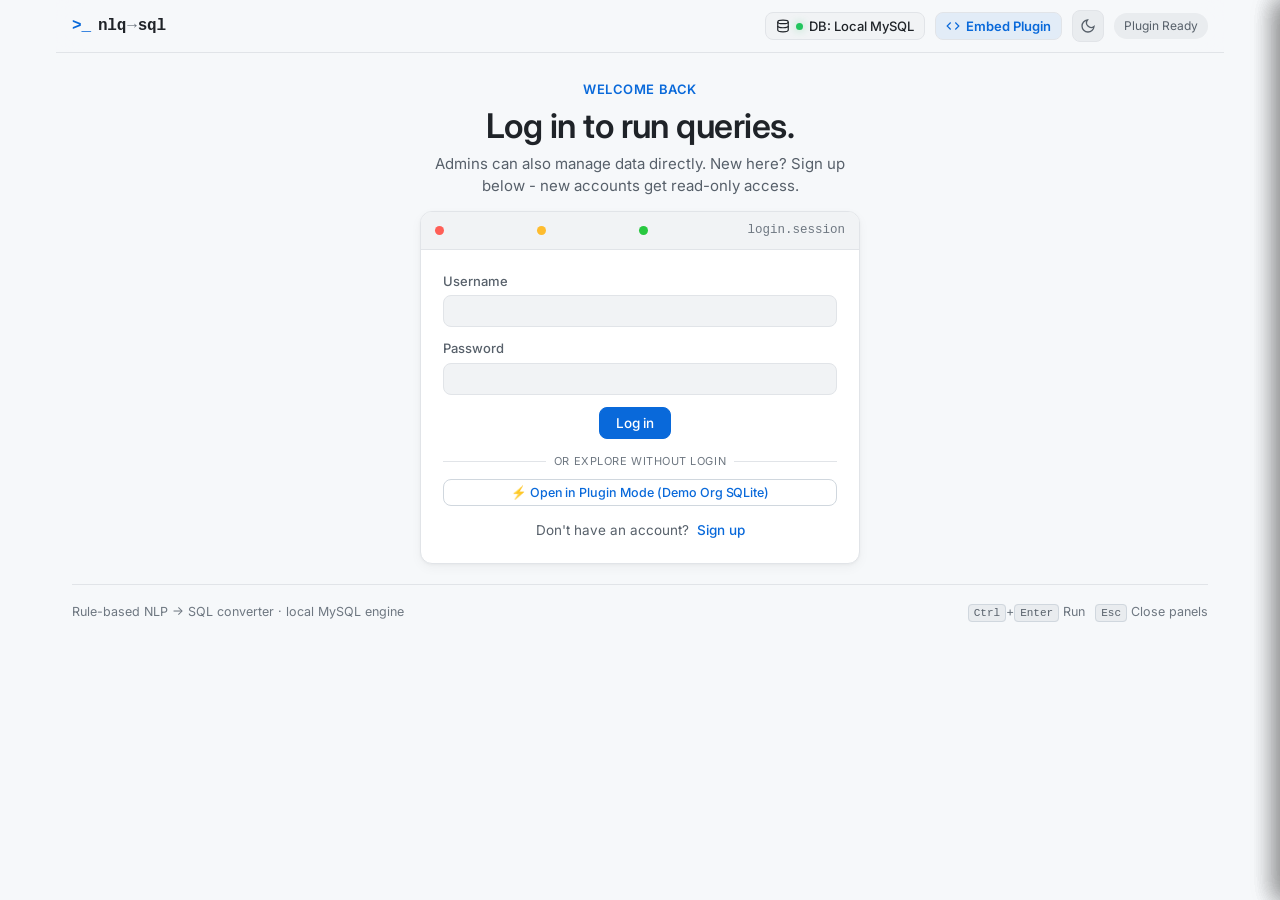
==== commit b22e5daa: "added changes" ====
--- a/frontend/index.html
+++ b/frontend/index.html
@@ -19,6 +19,22 @@
       <span>nlq<span class="wordmark-arrow">&rarr;</span>sql</span>
     </div>
     <div class="header-right">
+      <button type="button" class="header-icon-btn db-source-btn" id="dbSourceBtn" title="Database / Plugin Source" onclick="toggleDrawer('dbDrawer')">
+        <svg width="15" height="15" viewBox="0 0 24 24" fill="none" stroke="currentColor" stroke-width="2">
+          <ellipse cx="12" cy="5" rx="9" ry="3"></ellipse>
+          <path d="M21 12c0 1.66-4 3-9 3s-9-1.34-9-3"></path>
+          <path d="M3 5v14c0 1.66 4 3 9 3s9-1.34 9-3V5"></path>
+        </svg>
+        <span class="db-status-dot active" id="dbHeaderDot"></span>
+        <span id="dbSourceLabel">DB: Local MySQL</span>
+      </button>
+      <button type="button" class="header-icon-btn embed-toggle-btn" id="embedToggleBtn" title="Embed as Plugin in your App" onclick="toggleDrawer('embedDrawer')">
+        <svg width="15" height="15" viewBox="0 0 24 24" fill="none" stroke="currentColor" stroke-width="2">
+          <polyline points="16 18 22 12 16 6"></polyline>
+          <polyline points="8 6 2 12 8 18"></polyline>
+        </svg>
+        <span>Embed Plugin</span>
+      </button>
       <button type="button" class="header-icon-btn" id="schemaToggleBtn" title="Database Schema Explorer" onclick="toggleDrawer('schemaDrawer')" style="display:none;">
         <svg width="15" height="15" viewBox="0 0 24 24" fill="none" stroke="currentColor" stroke-width="2">
           <path d="M4 6h16M4 12h16M4 18h16"></path>
@@ -49,7 +65,7 @@
           <path d="M21 12.79A9 9 0 1 1 11.21 3 7 7 0 0 0 21 12.79z"></path>
         </svg>
       </button>
-      <span class="header-tag">Local dev tool</span>
+      <span class="header-tag" id="headerTag">Plugin Ready</span>
       <div class="user-badge" id="userBadge" style="display:none;">
         <span class="user-badge-indicator"></span>
         <span id="userBadgeText"></span>
@@ -93,6 +109,15 @@
             <span class="btn-label" id="authSubmitLabel">Log in</span>
           </button>
           <span id="authStatusText" class="status-text"></span>
+        </div>
+
+        <div class="auth-plugin-divider">
+          <span>or explore without login</span>
+        </div>
+        <div class="auth-plugin-actions" style="margin-bottom: 14px;">
+          <button type="button" class="btn btn-secondary btn-small" onclick="selectDbPreset('demo')" style="width:100%; justify-content:center;">
+            <span>⚡ Open in Plugin Mode (Demo Org SQLite)</span>
+          </button>
         </div>
 
         <p class="auth-toggle">
@@ -503,6 +528,151 @@
   </div>
 </aside>
 
+<!-- ---------------- DATABASE / PLUGIN DRAWER ---------------- -->
+<aside class="drawer drawer-wide" id="dbDrawer" aria-label="Database Settings">
+  <div class="drawer-header">
+    <div class="drawer-title-group">
+      <svg width="18" height="18" viewBox="0 0 24 24" fill="none" stroke="currentColor" stroke-width="2">
+        <ellipse cx="12" cy="5" rx="9" ry="3"></ellipse>
+        <path d="M21 12c0 1.66-4 3-9 3s-9-1.34-9-3"></path>
+        <path d="M3 5v14c0 1.66 4 3 9 3s9-1.34 9-3V5"></path>
+      </svg>
+      <h3>Database & Plugin Source</h3>
+    </div>
+    <button type="button" class="drawer-close-btn" onclick="closeDrawer('dbDrawer')" title="Close">&times;</button>
+  </div>
+  <div class="drawer-body">
+    <p class="drawer-tip">Select which database your natural language queries run against. External databases use the dynamic AI engine.</p>
+    
+    <div class="db-source-card" id="dbStatusCard">
+      <div class="db-source-header">
+        <span class="db-indicator active" id="dbActiveDot"></span>
+        <strong id="dbActiveTitle">Local MySQL Database</strong>
+        <span class="db-pill" id="dbActivePill">Default</span>
+      </div>
+      <p class="db-source-meta" id="dbActiveMeta">Connected to demo schema (students, faculty, courses, projects).</p>
+    </div>
+
+    <div class="db-presets-group">
+      <label class="field-label">Quick Presets</label>
+      <div class="db-presets-buttons">
+        <button type="button" class="btn btn-secondary btn-small preset-btn active" id="presetLocalBtn" onclick="selectDbPreset('local')">
+          <span>● Local MySQL</span>
+        </button>
+        <button type="button" class="btn btn-secondary btn-small preset-btn" id="presetDemoBtn" onclick="selectDbPreset('demo')">
+          <span>⚡ Org Demo (SQLite)</span>
+        </button>
+      </div>
+    </div>
+
+    <div class="db-config-section">
+      <label class="field-label">Custom Organization Database</label>
+      
+      <div class="field-row">
+        <label class="field-label-sm" for="dbTenantKey">Organization API Key</label>
+        <input type="text" id="dbTenantKey" class="field-input" placeholder="e.g. demo, acme_corp" value="demo">
+        <span class="field-hint">Configured server-side in <code>PLUGIN_TENANTS</code>.</span>
+      </div>
+
+      <div class="field-row" style="margin-top: 10px;">
+        <label class="field-label-sm" for="dbCustomUrl">Direct Connection URI (Optional)</label>
+        <input type="text" id="dbCustomUrl" class="field-input" placeholder="e.g. sqlite:///data.db or postgresql://user:pass@host/db">
+        <span class="field-hint">Supports SQLite, PostgreSQL, MySQL via SQLAlchemy.</span>
+      </div>
+
+      <div class="db-action-row">
+        <button type="button" class="btn btn-primary btn-small" id="dbConnectBtn" onclick="testAndApplyDbConnection()">
+          <span id="dbConnectLabel">Connect & Switch</span>
+        </button>
+        <span id="dbConnectStatus" class="status-text"></span>
+      </div>
+    </div>
+
+    <div class="db-info-box">
+      <strong>🔒 Enterprise Security:</strong>
+      <ul>
+        <li>Strict read-only safety: <code>SELECT</code> queries only.</li>
+        <li>Destructive commands (DROP, DELETE, UPDATE) are blocked.</li>
+        <li>Schema is discovered dynamically without saving raw records.</li>
+      </ul>
+    </div>
+  </div>
+</aside>
+
+<!-- ---------------- EMBED PLUGIN DRAWER ---------------- -->
+<aside class="drawer drawer-wide" id="embedDrawer" aria-label="Embed Plugin">
+  <div class="drawer-header">
+    <div class="drawer-title-group">
+      <svg width="18" height="18" viewBox="0 0 24 24" fill="none" stroke="currentColor" stroke-width="2">
+        <polyline points="16 18 22 12 16 6"></polyline>
+        <polyline points="8 6 2 12 8 18"></polyline>
+      </svg>
+      <h3>Embed as Plugin</h3>
+    </div>
+    <button type="button" class="drawer-close-btn" onclick="closeDrawer('embedDrawer')" title="Close">&times;</button>
+  </div>
+  <div class="drawer-body">
+    <p class="drawer-tip">Embed this natural language query assistant directly into your company portal or internal website.</p>
+
+    <div class="embed-section">
+      <div class="embed-section-title">
+        <strong>1. Drop-in HTML Widget</strong>
+        <span class="db-pill">Zero dependencies</span>
+      </div>
+      <p class="embed-section-sub">Add this single <code>&lt;script&gt;</code> tag to any page. It adds a floating, branded query widget.</p>
+      
+      <div class="code-snippet-wrap">
+        <pre><code id="embedScriptCode">&lt;!-- NLP to SQL Assistant Widget --&gt;
+&lt;script 
+  src="http://127.0.0.1:5000/static/nlp-widget.js" 
+  data-api-base="http://127.0.0.1:5000" 
+  data-api-key="demo" 
+  data-title="Data Assistant" 
+  data-theme="auto"&gt;
+&lt;/script&gt;</code></pre>
+        <button type="button" class="btn btn-ghost btn-small copy-btn" onclick="copyEmbedSnippet('embedScriptCode', this)">Copy Widget Code</button>
+      </div>
+
+      <div style="margin-top: 12px;">
+        <a href="/plugin/demo" target="_blank" class="btn btn-secondary btn-small" style="display:inline-flex; align-items:center; gap:6px; text-decoration:none;">
+          <svg width="13" height="13" viewBox="0 0 24 24" fill="none" stroke="currentColor" stroke-width="2"><path d="M18 13v6a2 2 0 0 1-2 2H5a2 2 0 0 1-2-2V8a2 2 0 0 1 2-2h6"></path><polyline points="15 3 21 3 21 9"></polyline><line x1="10" y1="14" x2="21" y2="3"></line></svg>
+          <span>Launch Live Widget Demo</span>
+        </a>
+      </div>
+    </div>
+
+    <div class="embed-section" style="margin-top: 20px;">
+      <div class="embed-section-title">
+        <strong>2. Headless REST API</strong>
+        <span class="db-pill">cURL / Backend</span>
+      </div>
+      <p class="embed-section-sub">Query your database programmatically from your backend, microservice, or React/Vue app.</p>
+      
+      <div class="code-snippet-wrap">
+        <pre><code id="embedCurlCode">curl -X POST http://127.0.0.1:5000/api/v1/plugin/query \
+  -H "Content-Type: application/json" \
+  -H "X-API-Key: demo" \
+  -d '{"question": "show all employees with salary above 80000"}'</code></pre>
+        <button type="button" class="btn btn-ghost btn-small copy-btn" onclick="copyEmbedSnippet('embedCurlCode', this)">Copy cURL</button>
+      </div>
+    </div>
+
+    <div class="embed-section" style="margin-top: 20px;">
+      <div class="embed-section-title">
+        <strong>3. Supported Databases</strong>
+      </div>
+      <div class="db-dialect-tags">
+        <span class="dialect-tag">PostgreSQL</span>
+        <span class="dialect-tag">MySQL</span>
+        <span class="dialect-tag">SQLite</span>
+        <span class="dialect-tag">MS SQL Server</span>
+        <span class="dialect-tag">Snowflake</span>
+        <span class="dialect-tag">MariaDB</span>
+      </div>
+    </div>
+  </div>
+</aside>
+
 <div class="drawer-backdrop" id="drawerBackdrop" onclick="closeAllDrawers()"></div>
 <div class="toast" id="toastNotification"></div>
 
--- a/frontend/style.css
+++ b/frontend/style.css
@@ -1652,4 +1652,276 @@
     padding: 6px 10px;
     font-size: 12px;
   }
-}+}
+
+
+/* ---------------- PLUGIN & MULTI-DATABASE UI STYLES ---------------- */
+
+.drawer.drawer-wide {
+  width: 480px;
+}
+
+.db-source-btn {
+  display: inline-flex;
+  align-items: center;
+  gap: 6px;
+  padding: 5px 10px;
+  border-radius: var(--radius);
+  border: 1px solid var(--border-soft);
+  background: var(--panel-alt);
+  font-weight: 500;
+  transition: all 0.15s ease;
+}
+
+.db-source-btn:hover {
+  background: var(--panel-alt-2);
+  border-color: var(--border);
+}
+
+.db-status-dot {
+  width: 7px;
+  height: 7px;
+  border-radius: 50%;
+  background: var(--text-dim);
+  display: inline-block;
+  transition: all 0.2s ease;
+}
+
+.db-status-dot.active {
+  background: #22c55e;
+  box-shadow: 0 0 8px rgba(34, 197, 94, 0.4);
+}
+
+.embed-toggle-btn {
+  display: inline-flex;
+  align-items: center;
+  gap: 6px;
+  padding: 5px 10px;
+  border-radius: var(--radius);
+  border: 1px solid var(--border-soft);
+  background: var(--accent-soft);
+  color: var(--accent);
+  font-weight: 600;
+  transition: all 0.15s ease;
+}
+
+.embed-toggle-btn:hover {
+  background: var(--accent-soft);
+  border-color: var(--accent);
+}
+
+.db-source-card {
+  background: var(--panel-alt);
+  border: 1px solid var(--border);
+  border-radius: var(--radius);
+  padding: 12px 14px;
+  margin-bottom: 16px;
+}
+
+.db-source-header {
+  display: flex;
+  align-items: center;
+  gap: 8px;
+}
+
+.db-indicator {
+  width: 8px;
+  height: 8px;
+  border-radius: 50%;
+  background: var(--text-dim);
+  display: inline-block;
+}
+
+.db-indicator.active {
+  background: #22c55e;
+  box-shadow: 0 0 6px rgba(34, 197, 94, 0.5);
+}
+
+.db-pill {
+  margin-left: auto;
+  font-size: 11px;
+  padding: 2px 8px;
+  border-radius: 12px;
+  background: var(--accent-soft);
+  color: var(--accent);
+  font-weight: 600;
+}
+
+.db-source-meta {
+  margin: 6px 0 0;
+  font-size: 12px;
+  color: var(--text-muted);
+}
+
+.db-presets-group {
+  margin-bottom: 16px;
+}
+
+.db-presets-buttons {
+  display: flex;
+  gap: 8px;
+  margin-top: 6px;
+}
+
+.preset-btn {
+  flex: 1;
+  justify-content: center;
+  text-align: center;
+}
+
+.preset-btn.active {
+  border-color: var(--accent);
+  background: var(--accent-soft);
+  color: var(--accent);
+  font-weight: 600;
+}
+
+.db-config-section {
+  background: var(--panel-alt);
+  border: 1px solid var(--border-soft);
+  border-radius: var(--radius);
+  padding: 14px;
+  margin-bottom: 14px;
+}
+
+.field-label-sm {
+  font-size: 12px;
+  font-weight: 600;
+  color: var(--text);
+  display: block;
+  margin-bottom: 4px;
+}
+
+.field-hint {
+  font-size: 11px;
+  color: var(--text-dim);
+  display: block;
+  margin-top: 4px;
+}
+
+.field-hint code {
+  font-family: var(--font-mono);
+  font-size: 10.5px;
+  background: var(--panel-alt-2);
+  padding: 1px 4px;
+  border-radius: 3px;
+}
+
+.db-action-row {
+  display: flex;
+  align-items: center;
+  gap: 10px;
+  margin-top: 14px;
+}
+
+.db-info-box {
+  padding: 12px 14px;
+  background: var(--panel-alt-2);
+  border: 1px solid var(--border-soft);
+  border-radius: var(--radius);
+  font-size: 12px;
+  color: var(--text-muted);
+}
+
+.db-info-box ul {
+  margin: 6px 0 0;
+  padding-left: 18px;
+  line-height: 1.5;
+}
+
+.embed-section {
+  background: var(--panel-alt);
+  border: 1px solid var(--border-soft);
+  border-radius: var(--radius);
+  padding: 12px 14px;
+  margin-bottom: 14px;
+}
+
+.embed-section-title {
+  display: flex;
+  align-items: center;
+  justify-content: space-between;
+}
+
+.embed-section-sub {
+  font-size: 12px;
+  color: var(--text-muted);
+  margin: 4px 0 8px;
+}
+
+.code-snippet-wrap {
+  position: relative;
+  background: #0b0f17;
+  border-radius: var(--radius);
+  padding: 10px 12px;
+  margin-top: 8px;
+}
+
+.code-snippet-wrap pre {
+  margin: 0;
+  overflow-x: auto;
+  font-family: var(--font-mono);
+  font-size: 12px;
+  color: #e6edf3;
+  line-height: 1.45;
+}
+
+.copy-btn {
+  margin-top: 8px;
+  background: rgba(255, 255, 255, 0.08);
+  color: #e6edf3;
+  border-color: rgba(255, 255, 255, 0.15);
+}
+
+.copy-btn:hover {
+  background: rgba(255, 255, 255, 0.15);
+  color: #ffffff;
+}
+
+.copy-btn.copied {
+  background: rgba(34, 197, 94, 0.2);
+  color: #22c55e;
+  border-color: rgba(34, 197, 94, 0.4);
+}
+
+.db-dialect-tags {
+  display: flex;
+  flex-wrap: wrap;
+  gap: 6px;
+  margin-top: 8px;
+}
+
+.dialect-tag {
+  font-size: 11px;
+  padding: 3px 8px;
+  background: var(--panel-alt-2);
+  border: 1px solid var(--border-soft);
+  border-radius: 4px;
+  color: var(--text-muted);
+}
+
+.auth-plugin-divider {
+  display: flex;
+  align-items: center;
+  text-align: center;
+  margin: 14px 0 10px;
+  color: var(--text-dim);
+  font-size: 11px;
+  text-transform: uppercase;
+  letter-spacing: 0.05em;
+}
+
+.auth-plugin-divider::before,
+.auth-plugin-divider::after {
+  content: "";
+  flex: 1;
+  border-bottom: 1px solid var(--border-soft);
+}
+
+.auth-plugin-divider::before {
+  margin-right: 8px;
+}
+
+.auth-plugin-divider::after {
+  margin-left: 8px;
+}
